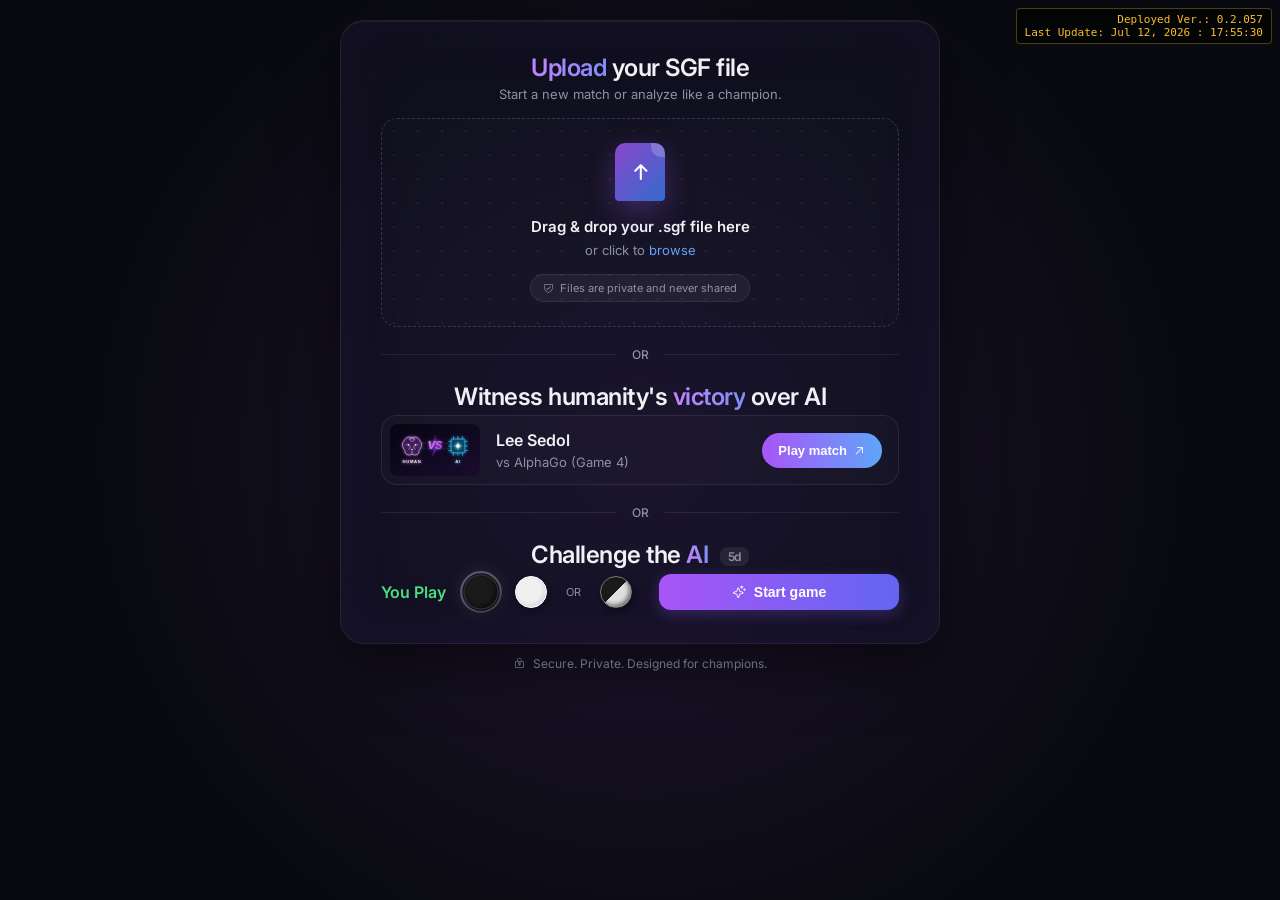
==== index.html @ d5a94169 "Fix TE heatmap display by replacing updateDiagnostics with runDiagnostics" ====
<!DOCTYPE html>
<html lang="en">
<head>
  <meta charset="UTF-8">
  <meta name="viewport" content="width=device-width, initial-scale=1.0">
  <title>3D Go - Play vs AI</title>
  <link rel="icon" type="image/svg+xml" href="favicon.svg">
  <link rel="apple-touch-icon" href="PWA-icon-192.png">
  <link rel="manifest" href="manifest.json">
  <meta name="theme-color" content="#0d1117">
  <link rel="stylesheet" href="landing.css?v=0.1.039">
  <link rel="stylesheet" href="libs/phosphor-regular.css">
</head>
<body>
<div id="version-stamp" style="position: fixed; top: 8px; right: 8px; text-align: right; color: #fbbf24; font-size: 11px; font-family: monospace; z-index: 99999; background: rgba(0,0,0,0.6); padding: 4px 8px; border-radius: 4px; pointer-events: none; border: 1px solid rgba(251,191,36,0.3);">
  Deployed Ver.: 0.2.057<br>
  Last Update: Jul 12, 2026 : 17:55:30
</div>

<div class="landing-page">
  <main class="vertical-layout">
    
    <!-- Big glowing container card -->
    <div class="glass-container" style="position: relative;">
      <!-- Remove old relative version stamp -->
      
      <!-- STEP 1 -->
      <div class="step-section">
        <h2><span class="text-purple">Upload</span> your SGF file</h2>
        <p class="subtitle">Start a new match or analyze like a champion.</p>
        
        <div class="upload-dashed-box" id="drop-zone" onclick="document.getElementById('file-input').click()">
          <div class="upload-icon-glow">
            <i class="ph ph-arrow-up" style="font-weight: 700;"></i>
          </div>
          <h3>Drag & drop your .sgf file here</h3>
          <p>or click to <span class="text-blue">browse</span></p>
          
          <div class="privacy-badge">
            <i class="ph ph-shield-check"></i> Files are private and never shared
          </div>
        </div>
        <input type="file" id="file-input" style="display:none" accept=".sgf, .SGF">
      </div>
      
      <div class="separator">
        <span>OR</span>
      </div>
      
      <!-- STEP 2 -->
      <div class="step-section">
        <h2>Witness humanity's <span class="text-purple">victory</span> over AI</h2>
        
        <div class="legendary-card" onclick="playSample()">
          <div class="vs-img-wrapper">
            <img src="human_vs_ai.svg" alt="Human VS AI Match">
          </div>
          <div class="match-info">
            <h3>Lee Sedol</h3>
            <p>vs AlphaGo (Game 4)</p>
          </div>
          <button class="play-btn">Play match <i class="ph ph-arrow-up-right"></i></button>
        </div>
      </div>
      
      <div class="separator">
        <span>OR</span>
      </div>
      
      <!-- STEP 3 -->
      <div class="step-section" style="margin-bottom: 0;">
        <h2>Challenge the <span class="text-purple">AI</span> <span class="rank-badge">5d</span></h2>
        
        <div class="ai-controls-row">
          <div class="you-play-label">You Play</div>
          <button class="stone-btn active" id="btn-black" onclick="selectAIColor('B')" title="You play Black">
            <div class="stone black"></div>
          </button>
          <button class="stone-btn" id="btn-white" onclick="selectAIColor('W')" title="You play White">
            <div class="stone white"></div>
          </button>
          <div class="or-label">OR</div>
          <button class="stone-btn" id="btn-random" onclick="selectAIColor('R')" title="Random Color">
            <div class="stone random-animated"></div>
          </button>
          <button class="start-btn" onclick="startAI()" style="margin-left: 12px;">
            <i class="ph ph-sparkle"></i> Start game
          </button>
        </div>
      </div>
      
    </div>
    
    <div class="footer-badge">
      <i class="ph ph-lock-key"></i> Secure. Private. Designed for champions.
    </div>

  </main>
</div>
  
  <script>
    function selectAIColor(color) {
      document.getElementById('btn-black').classList.remove('active');
      document.getElementById('btn-white').classList.remove('active');
      document.getElementById('btn-random').classList.remove('active');
      
      if (color === 'B') {
        document.getElementById('btn-black').classList.add('active');
      } else if (color === 'W') {
        document.getElementById('btn-white').classList.add('active');
      } else {
        document.getElementById('btn-random').classList.add('active');
      }
    }

    function startAI() {
      let aiColor = 'W'; // If user plays Black, AI plays White
      if (document.getElementById('btn-white').classList.contains('active')) aiColor = 'B';
      if (document.getElementById('btn-random').classList.contains('active')) {
         aiColor = Math.random() > 0.5 ? 'B' : 'W';
      }
      window.location.href = `main.html?action=play_ai&color=${aiColor}&v=0.2.025`;
    }

    const urlParams = new URLSearchParams(window.location.search);
    const color = urlParams.get('color');
    const isAiPlay = urlParams.get('action');
    if (isAiPlay == 'play_ai') {
      if (color) {
        window.location.href = 'main.html?action=play_ai&color=' + color + '&v=0.2.025';
      }
    } 

    function playSample() {
      window.location.href = `main.html?action=sample&v=0.2.025`;
    }

    document.getElementById('file-input').addEventListener('change', function(e) {
      const file = e.target.files[0];
      function loadPastedSgf() {
        const data = document.getElementById('sgf-textarea').value.trim();
        if (!data) return;
        sessionStorage.setItem('pastedSgf', data);
        window.location.href = 'main.html?action=paste&v=0.2.025';
      }
      if (!file) return;
      const reader = new FileReader();
      reader.onload = function(e) {
        sessionStorage.setItem('uploaded_sgf', e.target.result);
        window.location.href = 'main.html?action=upload&v=0.2.026';
      };
      reader.readAsText(file);
    });

    if ('serviceWorker' in navigator) {
      window.addEventListener('load', () => {
        navigator.serviceWorker.register('sw.js').then(registration => {
          console.log('SW registered: ', registration);
        }).catch(registrationError => {
          console.log('SW registration failed: ', registrationError);
        });
      });
    }

    const dropZone = document.getElementById('drop-zone');
    dropZone.addEventListener('dragover', (e) => {
      e.preventDefault();
      dropZone.style.borderColor = '#9d4edd';
    });
    dropZone.addEventListener('dragleave', (e) => {
      e.preventDefault();
      dropZone.style.borderColor = 'rgba(255, 255, 255, 0.15)';
    });
    dropZone.addEventListener('drop', (e) => {
      e.preventDefault();
      dropZone.style.borderColor = 'rgba(255, 255, 255, 0.15)';
      if (e.dataTransfer.files.length) {
        document.getElementById('file-input').files = e.dataTransfer.files;
        document.getElementById('file-input').dispatchEvent(new Event('change'));
      }
    });
  </script>
</body>
</html>
---- landing.css ----
@import url('https://fonts.googleapis.com/css2?family=Inter:wght@300;400;500;600;700&display=swap');

:root {
  --bg-dark: #090a10;
  --panel-bg: rgba(18, 22, 38, 0.4);
  --panel-border: rgba(255, 255, 255, 0.08);
  --text-main: #f0f0f5;
  --text-muted: #8b92a5;
  --accent-purple: #a855f7;
  --accent-blue: #3b82f6;
}

* {
  box-sizing: border-box;
  margin: 0;
  padding: 0;
}

body {
  background-color: var(--bg-dark);
  color: var(--text-main);
  font-family: 'Inter', -apple-system, sans-serif;
  min-height: 100vh;
  overflow-x: hidden;
  overflow-y: auto;
  display: flex;
  flex-direction: column;
  background-image: radial-gradient(circle at center, rgba(168, 85, 247, 0.15) 0%, transparent 70%);
  -webkit-font-smoothing: antialiased;
}

.vertical-layout {
  display: flex;
  flex-direction: column;
  align-items: center;
  width: 100%;
  padding: 20px;
  margin: auto 0;
}

.glass-container {
  width: 100%;
  max-width: 600px;
  background: var(--panel-bg);
  border: 1px solid var(--panel-border);
  border-radius: 24px;
  padding: 32px 40px;
  backdrop-filter: blur(40px);
  box-shadow: 
    0 20px 60px rgba(0, 0, 0, 0.5),
    inset 0 1px 0 rgba(255, 255, 255, 0.05),
    inset 0 0 80px rgba(168, 85, 247, 0.05);
  display: flex;
  flex-direction: column;
  gap: 20px;
}

.step-section {
  display: flex;
  flex-direction: column;
  align-items: center;
  text-align: center;
}

.step-section h2 {
  font-size: 24px;
  font-weight: 600;
  margin-bottom: 4px;
  letter-spacing: -0.5px;
}

.text-purple {
  background: linear-gradient(90deg, #c084fc, #818cf8);
  -webkit-background-clip: text;
  -webkit-text-fill-color: transparent;
}

.text-blue {
  color: #60a5fa;
}

.subtitle {
  color: var(--text-muted);
  font-size: 13px;
  margin-bottom: 16px;
}

.upload-dashed-box {
  width: 100%;
  border: 1px dashed rgba(255, 255, 255, 0.15);
  border-radius: 16px;
  padding: 24px 20px;
  display: flex;
  flex-direction: column;
  align-items: center;
  background-color: rgba(255,255,255,0.01);
  background-image: radial-gradient(rgba(255,255,255,0.06) 1px, transparent 1px);
  background-size: 24px 24px;
  cursor: pointer;
  transition: all 0.2s;
}

.upload-dashed-box:hover {
  border-color: rgba(168, 85, 247, 0.4);
  background-color: rgba(168, 85, 247, 0.03);
}

.upload-icon-glow {
  width: 50px;
  height: 58px;
  background: linear-gradient(135deg, rgba(168, 85, 247, 0.8), rgba(59, 130, 246, 0.8));
  border-radius: 10px 10px 4px 4px;
  display: flex;
  align-items: center;
  justify-content: center;
  font-size: 20px;
  color: white;
  margin-bottom: 16px;
  box-shadow: 0 10px 30px rgba(168, 85, 247, 0.3);
  position: relative;
}
.upload-icon-glow::after {
  content: '';
  position: absolute;
  top: 0; right: 0;
  width: 14px; height: 14px;
  background: rgba(255,255,255,0.2);
  border-radius: 0 10px 0 10px;
}

.upload-dashed-box h3 {
  font-size: 15px;
  font-weight: 600;
  margin-bottom: 6px;
}

.upload-dashed-box p {
  font-size: 13px;
  color: var(--text-muted);
  margin-bottom: 16px;
}

.privacy-badge {
  background: rgba(255, 255, 255, 0.05);
  border: 1px solid rgba(255, 255, 255, 0.08);
  padding: 6px 12px;
  border-radius: 20px;
  font-size: 11px;
  color: var(--text-muted);
  display: flex;
  align-items: center;
  gap: 6px;
}

.separator {
  display: flex;
  align-items: center;
  text-align: center;
  color: var(--text-muted);
  font-size: 12px;
  font-weight: 500;
  width: 100%;
}

.separator::before,
.separator::after {
  content: '';
  flex: 1;
  border-bottom: 1px solid rgba(255, 255, 255, 0.08);
}

.separator::before {
  margin-right: 16px;
}
.separator::after {
  margin-left: 16px;
}

.legendary-card {
  width: 100%;
  display: flex;
  align-items: center;
  background: rgba(255, 255, 255, 0.02);
  border: 1px solid rgba(255, 255, 255, 0.08);
  border-radius: 16px;
  padding: 8px 16px 8px 8px;
  gap: 16px;
  cursor: pointer;
  transition: all 0.2s;
}

.legendary-card:hover {
  background: rgba(255, 255, 255, 0.05);
  border-color: rgba(255, 255, 255, 0.15);
}

.vs-img-wrapper {
  width: 90px;
  height: 52px;
  border-radius: 8px;
  overflow: hidden;
  flex-shrink: 0;
}

.vs-img-wrapper img {
  width: 100%;
  height: 100%;
  object-fit: cover;
}

.match-info {
  flex: 1;
  text-align: left;
}

.match-info h3 {
  font-size: 16px;
  font-weight: 600;
  margin-bottom: 4px;
}

.match-info p {
  font-size: 13px;
  color: var(--text-muted);
}

.play-btn {
  background: linear-gradient(90deg, #a855f7, #60a5fa);
  border: none;
  color: white;
  padding: 10px 16px;
  border-radius: 20px;
  font-weight: 600;
  font-size: 13px;
  cursor: pointer;
  display: flex;
  align-items: center;
  gap: 6px;
  transition: transform 0.2s;
}
.play-btn:hover {
  transform: translateY(-1px);
}

.rank-badge {
  background: rgba(255, 255, 255, 0.08);
  color: var(--text-muted);
  font-size: 12px;
  padding: 2px 8px;
  border-radius: 8px;
  vertical-align: middle;
  margin-left: 6px;
}

.ai-controls-row {
  width: 100%;
  display: flex;
  align-items: center;
  gap: 12px;
}

.color-btn {
  flex: 1;
  display: flex;
  align-items: center;
  justify-content: center;
  gap: 10px;
  padding: 10px;
  background: rgba(255, 255, 255, 0.03);
  border: 1px solid rgba(255, 255, 255, 0.06);
  border-radius: 12px;
  color: var(--text-main);
  cursor: pointer;
  font-size: 14px;
  font-weight: 500;
  transition: all 0.2s;
}

.color-btn.active {
  background: rgba(255, 255, 255, 0.08);
  border-color: rgba(255, 255, 255, 0.15);
}

.you-play-label {
  color: #4ade80;
  font-weight: 600;
  font-size: 16px;
  margin-right: 4px;
}

.stone-btn {
  width: 38px;
  height: 38px;
  border-radius: 50%;
  cursor: pointer;
  display: flex;
  align-items: center;
  justify-content: center;
  transition: transform 0.2s, box-shadow 0.2s;
  background: transparent;
  padding: 0;
  border: 2px solid transparent;
}
.stone-btn.active {
  border-color: rgba(255,255,255,0.3);
  transform: scale(1.1);
  box-shadow: 0 0 15px rgba(255,255,255,0.1);
}
.stone-btn .stone {
  width: 32px;
  height: 32px;
}
.stone-btn .stone.random-animated {
  background: linear-gradient(135deg, #1a1a1a 50%, #e0e0e0 50%);
  border: 1px solid #777;
  animation: spinRandom 4s linear infinite;
}
@keyframes spinRandom {
  0% { transform: rotate(0deg); }
  100% { transform: rotate(360deg); }
}
.or-label {
  font-size: 11px;
  color: var(--text-muted);
  text-transform: uppercase;
  margin: 0 4px;
}

.stone {
  width: 16px;
  height: 16px;
  border-radius: 50%;
  box-shadow: inset -2px -2px 4px rgba(0,0,0,0.5), 2px 4px 6px rgba(0,0,0,0.4);
}
.stone.black {
  background: #1a1a1a;
  border: 1px solid #333;
}
.stone.white {
  background: #f0f0f0;
  border: 1px solid #fff;
  box-shadow: inset -2px -2px 4px rgba(0,0,0,0.1), 2px 4px 6px rgba(0,0,0,0.2);
}

.start-btn {
  flex: 1.2;
  background: linear-gradient(90deg, #a855f7, #6366f1);
  border: none;
  color: white;
  padding: 10px;
  border-radius: 12px;
  font-size: 14px;
  font-weight: 600;
  cursor: pointer;
  display: flex;
  align-items: center;
  justify-content: center;
  gap: 8px;
  box-shadow: 0 4px 15px rgba(139, 92, 246, 0.3);
  transition: transform 0.2s;
}
.start-btn:hover {
  transform: translateY(-1px);
}

.footer-badge {
  margin-top: 12px;
  display: flex;
  align-items: center;
  gap: 8px;
  font-size: 12px;
  color: var(--text-muted);
}

@media (max-width: 480px) {
  .glass-container {
    padding: 24px 20px;
  }
  
  #version-stamp {
    position: static !important;
    text-align: center !important;
    margin-bottom: -10px;
  }
  
  .legendary-card {
    flex-direction: column;
    text-align: center;
    padding: 16px;
    gap: 12px;
  }
  
  .vs-img-wrapper {
    margin: 0 auto;
    width: 120px;
    height: 70px;
  }
  
  .match-info {
    text-align: center;
  }
  
  .play-btn {
    width: 100%;
    justify-content: center;
    padding: 12px;
  }
  
  .ai-controls-row {
    flex-wrap: wrap;
  }
  
  .color-btn {
    flex: 1 1 40%;
  }
  
  .start-btn {
    flex: 1 1 100%;
    padding: 14px;
  }
}
---- libs/phosphor-regular.css ----
@font-face {
  font-family: "Phosphor";
  src: url("./Phosphor.woff2") format("woff2");
  font-weight: normal;
  font-style: normal;
  font-display: block;
}

.ph {
  /* use !important to prevent issues with browser extensions that change fonts */
  font-family: "Phosphor" !important;
  speak: never;
  font-style: normal;
  font-weight: normal;
  font-variant: normal;
  text-transform: none;
  line-height: 1;

  /* Enable Ligatures ================ */
  letter-spacing: 0;
  -webkit-font-feature-settings: "liga";
  -moz-font-feature-settings: "liga=1";
  -moz-font-feature-settings: "liga";
  -ms-font-feature-settings: "liga" 1;
  font-feature-settings: "liga";
  -webkit-font-variant-ligatures: discretionary-ligatures;
  font-variant-ligatures: discretionary-ligatures;

  /* Better Font Rendering =========== */
  -webkit-font-smoothing: antialiased;
  -moz-osx-font-smoothing: grayscale;
}

.ph.ph-acorn:before {
  content: "\eb9a";
}
.ph.ph-address-book:before {
  content: "\e6f8";
}
.ph.ph-address-book-tabs:before {
  content: "\ee4e";
}
.ph.ph-air-traffic-control:before {
  content: "\ecd8";
}
.ph.ph-airplane:before {
  content: "\e002";
}
.ph.ph-airplane-in-flight:before {
  content: "\e4fe";
}
.ph.ph-airplane-landing:before {
  content: "\e502";
}
.ph.ph-airplane-takeoff:before {
  content: "\e504";
}
.ph.ph-airplane-taxiing:before {
  content: "\e500";
}
.ph.ph-airplane-tilt:before {
  content: "\e5d6";
}
.ph.ph-airplay:before {
  content: "\e004";
}
.ph.ph-alarm:before {
  content: "\e006";
}
.ph.ph-alien:before {
  content: "\e8a6";
}
.ph.ph-align-bottom:before {
  content: "\e506";
}
.ph.ph-align-bottom-simple:before {
  content: "\eb0c";
}
.ph.ph-align-center-horizontal:before {
  content: "\e50a";
}
.ph.ph-align-center-horizontal-simple:before {
  content: "\eb0e";
}
.ph.ph-align-center-vertical:before {
  content: "\e50c";
}
.ph.ph-align-center-vertical-simple:before {
  content: "\eb10";
}
.ph.ph-align-left:before {
  content: "\e50e";
}
.ph.ph-align-left-simple:before {
  content: "\eaee";
}
.ph.ph-align-right:before {
  content: "\e510";
}
.ph.ph-align-right-simple:before {
  content: "\eb12";
}
.ph.ph-align-top:before {
  content: "\e512";
}
.ph.ph-align-top-simple:before {
  content: "\eb14";
}
.ph.ph-amazon-logo:before {
  content: "\e96c";
}
.ph.ph-ambulance:before {
  content: "\e572";
}
.ph.ph-anchor:before {
  content: "\e514";
}
.ph.ph-anchor-simple:before {
  content: "\e5d8";
}
.ph.ph-android-logo:before {
  content: "\e008";
}
.ph.ph-angle:before {
  content: "\e7bc";
}
.ph.ph-angular-logo:before {
  content: "\eb80";
}
.ph.ph-aperture:before {
  content: "\e00a";
}
.ph.ph-app-store-logo:before {
  content: "\e974";
}
.ph.ph-app-window:before {
  content: "\e5da";
}
.ph.ph-apple-logo:before {
  content: "\e516";
}
.ph.ph-apple-podcasts-logo:before {
  content: "\eb96";
}
.ph.ph-approximate-equals:before {
  content: "\edaa";
}
.ph.ph-archive:before {
  content: "\e00c";
}
.ph.ph-armchair:before {
  content: "\e012";
}
.ph.ph-arrow-arc-left:before {
  content: "\e014";
}
.ph.ph-arrow-arc-right:before {
  content: "\e016";
}
.ph.ph-arrow-bend-double-up-left:before {
  content: "\e03a";
}
.ph.ph-arrow-bend-double-up-right:before {
  content: "\e03c";
}
.ph.ph-arrow-bend-down-left:before {
  content: "\e018";
}
.ph.ph-arrow-bend-down-right:before {
  content: "\e01a";
}
.ph.ph-arrow-bend-left-down:before {
  content: "\e01c";
}
.ph.ph-arrow-bend-left-up:before {
  content: "\e01e";
}
.ph.ph-arrow-bend-right-down:before {
  content: "\e020";
}
.ph.ph-arrow-bend-right-up:before {
  content: "\e022";
}
.ph.ph-arrow-bend-up-left:before {
  content: "\e024";
}
.ph.ph-arrow-bend-up-right:before {
  content: "\e026";
}
.ph.ph-arrow-circle-down:before {
  content: "\e028";
}
.ph.ph-arrow-circle-down-left:before {
  content: "\e02a";
}
.ph.ph-arrow-circle-down-right:before {
  content: "\e02c";
}
.ph.ph-arrow-circle-left:before {
  content: "\e05a";
}
.ph.ph-arrow-circle-right:before {
  content: "\e02e";
}
.ph.ph-arrow-circle-up:before {
  content: "\e030";
}
.ph.ph-arrow-circle-up-left:before {
  content: "\e032";
}
.ph.ph-arrow-circle-up-right:before {
  content: "\e034";
}
.ph.ph-arrow-clockwise:before {
  content: "\e036";
}
.ph.ph-arrow-counter-clockwise:before {
  content: "\e038";
}
.ph.ph-arrow-down:before {
  content: "\e03e";
}
.ph.ph-arrow-down-left:before {
  content: "\e040";
}
.ph.ph-arrow-down-right:before {
  content: "\e042";
}
.ph.ph-arrow-elbow-down-left:before {
  content: "\e044";
}
.ph.ph-arrow-elbow-down-right:before {
  content: "\e046";
}
.ph.ph-arrow-elbow-left:before {
  content: "\e048";
}
.ph.ph-arrow-elbow-left-down:before {
  content: "\e04a";
}
.ph.ph-arrow-elbow-left-up:before {
  content: "\e04c";
}
.ph.ph-arrow-elbow-right:before {
  content: "\e04e";
}
.ph.ph-arrow-elbow-right-down:before {
  content: "\e050";
}
.ph.ph-arrow-elbow-right-up:before {
  content: "\e052";
}
.ph.ph-arrow-elbow-up-left:before {
  content: "\e054";
}
.ph.ph-arrow-elbow-up-right:before {
  content: "\e056";
}
.ph.ph-arrow-fat-down:before {
  content: "\e518";
}
.ph.ph-arrow-fat-left:before {
  content: "\e51a";
}
.ph.ph-arrow-fat-line-down:before {
  content: "\e51c";
}
.ph.ph-arrow-fat-line-left:before {
  content: "\e51e";
}
.ph.ph-arrow-fat-line-right:before {
  content: "\e520";
}
.ph.ph-arrow-fat-line-up:before {
  content: "\e522";
}
.ph.ph-arrow-fat-lines-down:before {
  content: "\e524";
}
.ph.ph-arrow-fat-lines-left:before {
  content: "\e526";
}
.ph.ph-arrow-fat-lines-right:before {
  content: "\e528";
}
.ph.ph-arrow-fat-lines-up:before {
  content: "\e52a";
}
.ph.ph-arrow-fat-right:before {
  content: "\e52c";
}
.ph.ph-arrow-fat-up:before {
  content: "\e52e";
}
.ph.ph-arrow-left:before {
  content: "\e058";
}
.ph.ph-arrow-line-down:before {
  content: "\e05c";
}
.ph.ph-arrow-line-down-left:before {
  content: "\e05e";
}
.ph.ph-arrow-line-down-right:before {
  content: "\e060";
}
.ph.ph-arrow-line-left:before {
  content: "\e062";
}
.ph.ph-arrow-line-right:before {
  content: "\e064";
}
.ph.ph-arrow-line-up:before {
  content: "\e066";
}
.ph.ph-arrow-line-up-left:before {
  content: "\e068";
}
.ph.ph-arrow-line-up-right:before {
  content: "\e06a";
}
.ph.ph-arrow-right:before {
  content: "\e06c";
}
.ph.ph-arrow-square-down:before {
  content: "\e06e";
}
.ph.ph-arrow-square-down-left:before {
  content: "\e070";
}
.ph.ph-arrow-square-down-right:before {
  content: "\e072";
}
.ph.ph-arrow-square-in:before {
  content: "\e5dc";
}
.ph.ph-arrow-square-left:before {
  content: "\e074";
}
.ph.ph-arrow-square-out:before {
  content: "\e5de";
}
.ph.ph-arrow-square-right:before {
  content: "\e076";
}
.ph.ph-arrow-square-up:before {
  content: "\e078";
}
.ph.ph-arrow-square-up-left:before {
  content: "\e07a";
}
.ph.ph-arrow-square-up-right:before {
  content: "\e07c";
}
.ph.ph-arrow-u-down-left:before {
  content: "\e07e";
}
.ph.ph-arrow-u-down-right:before {
  content: "\e080";
}
.ph.ph-arrow-u-left-down:before {
  content: "\e082";
}
.ph.ph-arrow-u-left-up:before {
  content: "\e084";
}
.ph.ph-arrow-u-right-down:before {
  content: "\e086";
}
.ph.ph-arrow-u-right-up:before {
  content: "\e088";
}
.ph.ph-arrow-u-up-left:before {
  content: "\e08a";
}
.ph.ph-arrow-u-up-right:before {
  content: "\e08c";
}
.ph.ph-arrow-up:before {
  content: "\e08e";
}
.ph.ph-arrow-up-left:before {
  content: "\e090";
}
.ph.ph-arrow-up-right:before {
  content: "\e092";
}
.ph.ph-arrows-clockwise:before {
  content: "\e094";
}
.ph.ph-arrows-counter-clockwise:before {
  content: "\e096";
}
.ph.ph-arrows-down-up:before {
  content: "\e098";
}
.ph.ph-arrows-horizontal:before {
  content: "\eb06";
}
.ph.ph-arrows-in:before {
  content: "\e09a";
}
.ph.ph-arrows-in-cardinal:before {
  content: "\e09c";
}
.ph.ph-arrows-in-line-horizontal:before {
  content: "\e530";
}
.ph.ph-arrows-in-line-vertical:before {
  content: "\e532";
}
.ph.ph-arrows-in-simple:before {
  content: "\e09e";
}
.ph.ph-arrows-left-right:before {
  content: "\e0a0";
}
.ph.ph-arrows-merge:before {
  content: "\ed3e";
}
.ph.ph-arrows-out:before {
  content: "\e0a2";
}
.ph.ph-arrows-out-cardinal:before {
  content: "\e0a4";
}
.ph.ph-arrows-out-line-horizontal:before {
  content: "\e534";
}
.ph.ph-arrows-out-line-vertical:before {
  content: "\e536";
}
.ph.ph-arrows-out-simple:before {
  content: "\e0a6";
}
.ph.ph-arrows-split:before {
  content: "\ed3c";
}
.ph.ph-arrows-vertical:before {
  content: "\eb04";
}
.ph.ph-article:before {
  content: "\e0a8";
}
.ph.ph-article-medium:before {
  content: "\e5e0";
}
.ph.ph-article-ny-times:before {
  content: "\e5e2";
}
.ph.ph-asclepius:before {
  content: "\ee34";
}
.ph.ph-caduceus:before {
  content: "\ee34";
}
.ph.ph-asterisk:before {
  content: "\e0aa";
}
.ph.ph-asterisk-simple:before {
  content: "\e832";
}
.ph.ph-at:before {
  content: "\e0ac";
}
.ph.ph-atom:before {
  content: "\e5e4";
}
.ph.ph-avocado:before {
  content: "\ee04";
}
.ph.ph-axe:before {
  content: "\e9fc";
}
.ph.ph-baby:before {
  content: "\e774";
}
.ph.ph-baby-carriage:before {
  content: "\e818";
}
.ph.ph-backpack:before {
  content: "\e922";
}
.ph.ph-backspace:before {
  content: "\e0ae";
}
.ph.ph-bag:before {
  content: "\e0b0";
}
.ph.ph-bag-simple:before {
  content: "\e5e6";
}
.ph.ph-balloon:before {
  content: "\e76c";
}
.ph.ph-bandaids:before {
  content: "\e0b2";
}
.ph.ph-bank:before {
  content: "\e0b4";
}
.ph.ph-barbell:before {
  content: "\e0b6";
}
.ph.ph-barcode:before {
  content: "\e0b8";
}
.ph.ph-barn:before {
  content: "\ec72";
}
.ph.ph-barricade:before {
  content: "\e948";
}
.ph.ph-baseball:before {
  content: "\e71a";
}
.ph.ph-baseball-cap:before {
  content: "\ea28";
}
.ph.ph-baseball-helmet:before {
  content: "\ee4a";
}
.ph.ph-basket:before {
  content: "\e964";
}
.ph.ph-basketball:before {
  content: "\e724";
}
.ph.ph-bathtub:before {
  content: "\e81e";
}
.ph.ph-battery-charging:before {
  content: "\e0ba";
}
.ph.ph-battery-charging-vertical:before {
  content: "\e0bc";
}
.ph.ph-battery-empty:before {
  content: "\e0be";
}
.ph.ph-battery-full:before {
  content: "\e0c0";
}
.ph.ph-battery-high:before {
  content: "\e0c2";
}
.ph.ph-battery-low:before {
  content: "\e0c4";
}
.ph.ph-battery-medium:before {
  content: "\e0c6";
}
.ph.ph-battery-plus:before {
  content: "\e808";
}
.ph.ph-battery-plus-vertical:before {
  content: "\ec50";
}
.ph.ph-battery-vertical-empty:before {
  content: "\e7c6";
}
.ph.ph-battery-vertical-full:before {
  content: "\e7c4";
}
.ph.ph-battery-vertical-high:before {
  content: "\e7c2";
}
.ph.ph-battery-vertical-low:before {
  content: "\e7be";
}
.ph.ph-battery-vertical-medium:before {
  content: "\e7c0";
}
.ph.ph-battery-warning:before {
  content: "\e0c8";
}
.ph.ph-battery-warning-vertical:before {
  content: "\e0ca";
}
.ph.ph-beach-ball:before {
  content: "\ed24";
}
.ph.ph-beanie:before {
  content: "\ea2a";
}
.ph.ph-bed:before {
  content: "\e0cc";
}
.ph.ph-beer-bottle:before {
  content: "\e7b0";
}
.ph.ph-beer-stein:before {
  content: "\eb62";
}
.ph.ph-behance-logo:before {
  content: "\e7f4";
}
.ph.ph-bell:before {
  content: "\e0ce";
}
.ph.ph-bell-ringing:before {
  content: "\e5e8";
}
.ph.ph-bell-simple:before {
  content: "\e0d0";
}
.ph.ph-bell-simple-ringing:before {
  content: "\e5ea";
}
.ph.ph-bell-simple-slash:before {
  content: "\e0d2";
}
.ph.ph-bell-simple-z:before {
  content: "\e5ec";
}
.ph.ph-bell-slash:before {
  content: "\e0d4";
}
.ph.ph-bell-z:before {
  content: "\e5ee";
}
.ph.ph-belt:before {
  content: "\ea2c";
}
.ph.ph-bezier-curve:before {
  content: "\eb00";
}
.ph.ph-bicycle:before {
  content: "\e0d6";
}
.ph.ph-binary:before {
  content: "\ee60";
}
.ph.ph-binoculars:before {
  content: "\ea64";
}
.ph.ph-biohazard:before {
  content: "\e9e0";
}
.ph.ph-bird:before {
  content: "\e72c";
}
.ph.ph-blueprint:before {
  content: "\eda0";
}
.ph.ph-bluetooth:before {
  content: "\e0da";
}
.ph.ph-bluetooth-connected:before {
  content: "\e0dc";
}
.ph.ph-bluetooth-slash:before {
  content: "\e0de";
}
.ph.ph-bluetooth-x:before {
  content: "\e0e0";
}
.ph.ph-boat:before {
  content: "\e786";
}
.ph.ph-bomb:before {
  content: "\ee0a";
}
.ph.ph-bone:before {
  content: "\e7f2";
}
.ph.ph-book:before {
  content: "\e0e2";
}
.ph.ph-book-bookmark:before {
  content: "\e0e4";
}
.ph.ph-book-open:before {
  content: "\e0e6";
}
.ph.ph-book-open-text:before {
  content: "\e8f2";
}
.ph.ph-book-open-user:before {
  content: "\ede0";
}
.ph.ph-bookmark:before {
  content: "\e0e8";
}
.ph.ph-bookmark-simple:before {
  content: "\e0ea";
}
.ph.ph-bookmarks:before {
  content: "\e0ec";
}
.ph.ph-bookmarks-simple:before {
  content: "\e5f0";
}
.ph.ph-books:before {
  content: "\e758";
}
.ph.ph-boot:before {
  content: "\ecca";
}
.ph.ph-boules:before {
  content: "\e722";
}
.ph.ph-bounding-box:before {
  content: "\e6ce";
}
.ph.ph-bowl-food:before {
  content: "\eaa4";
}
.ph.ph-bowl-steam:before {
  content: "\e8e4";
}
.ph.ph-bowling-ball:before {
  content: "\ea34";
}
.ph.ph-box-arrow-down:before {
  content: "\e00e";
}
.ph.ph-archive-box:before {
  content: "\e00e";
}
.ph.ph-box-arrow-up:before {
  content: "\ee54";
}
.ph.ph-boxing-glove:before {
  content: "\ea36";
}
.ph.ph-brackets-angle:before {
  content: "\e862";
}
.ph.ph-brackets-curly:before {
  content: "\e860";
}
.ph.ph-brackets-round:before {
  content: "\e864";
}
.ph.ph-brackets-square:before {
  content: "\e85e";
}
.ph.ph-brain:before {
  content: "\e74e";
}
.ph.ph-brandy:before {
  content: "\e6b4";
}
.ph.ph-bread:before {
  content: "\e81c";
}
.ph.ph-bridge:before {
  content: "\ea68";
}
.ph.ph-briefcase:before {
  content: "\e0ee";
}
.ph.ph-briefcase-metal:before {
  content: "\e5f2";
}
.ph.ph-broadcast:before {
  content: "\e0f2";
}
.ph.ph-broom:before {
  content: "\ec54";
}
.ph.ph-browser:before {
  content: "\e0f4";
}
.ph.ph-browsers:before {
  content: "\e0f6";
}
.ph.ph-bug:before {
  content: "\e5f4";
}
.ph.ph-bug-beetle:before {
  content: "\e5f6";
}
.ph.ph-bug-droid:before {
  content: "\e5f8";
}
.ph.ph-building:before {
  content: "\e100";
}
.ph.ph-building-apartment:before {
  content: "\e0fe";
}
.ph.ph-building-office:before {
  content: "\e0ff";
}
.ph.ph-buildings:before {
  content: "\e102";
}
.ph.ph-bulldozer:before {
  content: "\ec6c";
}
.ph.ph-bus:before {
  content: "\e106";
}
.ph.ph-butterfly:before {
  content: "\ea6e";
}
.ph.ph-cable-car:before {
  content: "\e49c";
}
.ph.ph-cactus:before {
  content: "\e918";
}
.ph.ph-cake:before {
  content: "\e780";
}
.ph.ph-calculator:before {
  content: "\e538";
}
.ph.ph-calendar:before {
  content: "\e108";
}
.ph.ph-calendar-blank:before {
  content: "\e10a";
}
.ph.ph-calendar-check:before {
  content: "\e712";
}
.ph.ph-calendar-dot:before {
  content: "\e7b2";
}
.ph.ph-calendar-dots:before {
  content: "\e7b4";
}
.ph.ph-calendar-heart:before {
  content: "\e8b0";
}
.ph.ph-calendar-minus:before {
  content: "\ea14";
}
.ph.ph-calendar-plus:before {
  content: "\e714";
}
.ph.ph-calendar-slash:before {
  content: "\ea12";
}
.ph.ph-calendar-star:before {
  content: "\e8b2";
}
.ph.ph-calendar-x:before {
  content: "\e10c";
}
.ph.ph-call-bell:before {
  content: "\e7de";
}
.ph.ph-camera:before {
  content: "\e10e";
}
.ph.ph-camera-plus:before {
  content: "\ec58";
}
.ph.ph-camera-rotate:before {
  content: "\e7a4";
}
.ph.ph-camera-slash:before {
  content: "\e110";
}
.ph.ph-campfire:before {
  content: "\e9d8";
}
.ph.ph-car:before {
  content: "\e112";
}
.ph.ph-car-battery:before {
  content: "\ee30";
}
.ph.ph-car-profile:before {
  content: "\e8cc";
}
.ph.ph-car-simple:before {
  content: "\e114";
}
.ph.ph-cardholder:before {
  content: "\e5fa";
}
.ph.ph-cards:before {
  content: "\e0f8";
}
.ph.ph-cards-three:before {
  content: "\ee50";
}
.ph.ph-caret-circle-double-down:before {
  content: "\e116";
}
.ph.ph-caret-circle-double-left:before {
  content: "\e118";
}
.ph.ph-caret-circle-double-right:before {
  content: "\e11a";
}
.ph.ph-caret-circle-double-up:before {
  content: "\e11c";
}
.ph.ph-caret-circle-down:before {
  content: "\e11e";
}
.ph.ph-caret-circle-left:before {
  content: "\e120";
}
.ph.ph-caret-circle-right:before {
  content: "\e122";
}
.ph.ph-caret-circle-up:before {
  content: "\e124";
}
.ph.ph-caret-circle-up-down:before {
  content: "\e13e";
}
.ph.ph-caret-double-down:before {
  content: "\e126";
}
.ph.ph-caret-double-left:before {
  content: "\e128";
}
.ph.ph-caret-double-right:before {
  content: "\e12a";
}
.ph.ph-caret-double-up:before {
  content: "\e12c";
}
.ph.ph-caret-down:before {
  content: "\e136";
}
.ph.ph-caret-left:before {
  content: "\e138";
}
.ph.ph-caret-line-down:before {
  content: "\e134";
}
.ph.ph-caret-line-left:before {
  content: "\e132";
}
.ph.ph-caret-line-right:before {
  content: "\e130";
}
.ph.ph-caret-line-up:before {
  content: "\e12e";
}
.ph.ph-caret-right:before {
  content: "\e13a";
}
.ph.ph-caret-up:before {
  content: "\e13c";
}
.ph.ph-caret-up-down:before {
  content: "\e140";
}
.ph.ph-carrot:before {
  content: "\ed38";
}
.ph.ph-cash-register:before {
  content: "\ed80";
}
.ph.ph-cassette-tape:before {
  content: "\ed2e";
}
.ph.ph-castle-turret:before {
  content: "\e9d0";
}
.ph.ph-cat:before {
  content: "\e748";
}
.ph.ph-cell-signal-full:before {
  content: "\e142";
}
.ph.ph-cell-signal-high:before {
  content: "\e144";
}
.ph.ph-cell-signal-low:before {
  content: "\e146";
}
.ph.ph-cell-signal-medium:before {
  content: "\e148";
}
.ph.ph-cell-signal-none:before {
  content: "\e14a";
}
.ph.ph-cell-signal-slash:before {
  content: "\e14c";
}
.ph.ph-cell-signal-x:before {
  content: "\e14e";
}
.ph.ph-cell-tower:before {
  content: "\ebaa";
}
.ph.ph-certificate:before {
  content: "\e766";
}
.ph.ph-chair:before {
  content: "\e950";
}
.ph.ph-chalkboard:before {
  content: "\e5fc";
}
.ph.ph-chalkboard-simple:before {
  content: "\e5fe";
}
.ph.ph-chalkboard-teacher:before {
  content: "\e600";
}
.ph.ph-champagne:before {
  content: "\eaca";
}
.ph.ph-charging-station:before {
  content: "\e8d0";
}
.ph.ph-chart-bar:before {
  content: "\e150";
}
.ph.ph-chart-bar-horizontal:before {
  content: "\e152";
}
.ph.ph-chart-donut:before {
  content: "\eaa6";
}
.ph.ph-chart-line:before {
  content: "\e154";
}
.ph.ph-chart-line-down:before {
  content: "\e8b6";
}
.ph.ph-chart-line-up:before {
  content: "\e156";
}
.ph.ph-chart-pie:before {
  content: "\e158";
}
.ph.ph-chart-pie-slice:before {
  content: "\e15a";
}
.ph.ph-chart-polar:before {
  content: "\eaa8";
}
.ph.ph-chart-scatter:before {
  content: "\eaac";
}
.ph.ph-chat:before {
  content: "\e15c";
}
.ph.ph-chat-centered:before {
  content: "\e160";
}
.ph.ph-chat-centered-dots:before {
  content: "\e164";
}
.ph.ph-chat-centered-slash:before {
  content: "\e162";
}
.ph.ph-chat-centered-text:before {
  content: "\e166";
}
.ph.ph-chat-circle:before {
  content: "\e168";
}
.ph.ph-chat-circle-dots:before {
  content: "\e16c";
}
.ph.ph-chat-circle-slash:before {
  content: "\e16a";
}
.ph.ph-chat-circle-text:before {
  content: "\e16e";
}
.ph.ph-chat-dots:before {
  content: "\e170";
}
.ph.ph-chat-slash:before {
  content: "\e15e";
}
.ph.ph-chat-teardrop:before {
  content: "\e172";
}
.ph.ph-chat-teardrop-dots:before {
  content: "\e176";
}
.ph.ph-chat-teardrop-slash:before {
  content: "\e174";
}
.ph.ph-chat-teardrop-text:before {
  content: "\e178";
}
.ph.ph-chat-text:before {
  content: "\e17a";
}
.ph.ph-chats:before {
  content: "\e17c";
}
.ph.ph-chats-circle:before {
  content: "\e17e";
}
.ph.ph-chats-teardrop:before {
  content: "\e180";
}
.ph.ph-check:before {
  content: "\e182";
}
.ph.ph-check-circle:before {
  content: "\e184";
}
.ph.ph-check-fat:before {
  content: "\eba6";
}
.ph.ph-check-square:before {
  content: "\e186";
}
.ph.ph-check-square-offset:before {
  content: "\e188";
}
.ph.ph-checkerboard:before {
  content: "\e8c4";
}
.ph.ph-checks:before {
  content: "\e53a";
}
.ph.ph-cheers:before {
  content: "\ea4a";
}
.ph.ph-cheese:before {
  content: "\e9fe";
}
.ph.ph-chef-hat:before {
  content: "\ed8e";
}
.ph.ph-cherries:before {
  content: "\e830";
}
.ph.ph-church:before {
  content: "\ecea";
}
.ph.ph-cigarette:before {
  content: "\ed90";
}
.ph.ph-cigarette-slash:before {
  content: "\ed92";
}
.ph.ph-circle:before {
  content: "\e18a";
}
.ph.ph-circle-dashed:before {
  content: "\e602";
}
.ph.ph-circle-half:before {
  content: "\e18c";
}
.ph.ph-circle-half-tilt:before {
  content: "\e18e";
}
.ph.ph-circle-notch:before {
  content: "\eb44";
}
.ph.ph-circles-four:before {
  content: "\e190";
}
.ph.ph-circles-three:before {
  content: "\e192";
}
.ph.ph-circles-three-plus:before {
  content: "\e194";
}
.ph.ph-circuitry:before {
  content: "\e9c2";
}
.ph.ph-city:before {
  content: "\ea6a";
}
.ph.ph-clipboard:before {
  content: "\e196";
}
.ph.ph-clipboard-text:before {
  content: "\e198";
}
.ph.ph-clock:before {
  content: "\e19a";
}
.ph.ph-clock-afternoon:before {
  content: "\e19c";
}
.ph.ph-clock-clockwise:before {
  content: "\e19e";
}
.ph.ph-clock-countdown:before {
  content: "\ed2c";
}
.ph.ph-clock-counter-clockwise:before {
  content: "\e1a0";
}
.ph.ph-clock-user:before {
  content: "\edec";
}
.ph.ph-closed-captioning:before {
  content: "\e1a4";
}
.ph.ph-cloud:before {
  content: "\e1aa";
}
.ph.ph-cloud-arrow-down:before {
  content: "\e1ac";
}
.ph.ph-cloud-arrow-up:before {
  content: "\e1ae";
}
.ph.ph-cloud-check:before {
  content: "\e1b0";
}
.ph.ph-cloud-fog:before {
  content: "\e53c";
}
.ph.ph-cloud-lightning:before {
  content: "\e1b2";
}
.ph.ph-cloud-moon:before {
  content: "\e53e";
}
.ph.ph-cloud-rain:before {
  content: "\e1b4";
}
.ph.ph-cloud-slash:before {
  content: "\e1b6";
}
.ph.ph-cloud-snow:before {
  content: "\e1b8";
}
.ph.ph-cloud-sun:before {
  content: "\e540";
}
.ph.ph-cloud-warning:before {
  content: "\ea98";
}
.ph.ph-cloud-x:before {
  content: "\ea96";
}
.ph.ph-clover:before {
  content: "\edc8";
}
.ph.ph-club:before {
  content: "\e1ba";
}
.ph.ph-coat-hanger:before {
  content: "\e7fe";
}
.ph.ph-coda-logo:before {
  content: "\e7ce";
}
.ph.ph-code:before {
  content: "\e1bc";
}
.ph.ph-code-block:before {
  content: "\eafe";
}
.ph.ph-code-simple:before {
  content: "\e1be";
}
.ph.ph-codepen-logo:before {
  content: "\e978";
}
.ph.ph-codesandbox-logo:before {
  content: "\ea06";
}
.ph.ph-coffee:before {
  content: "\e1c2";
}
.ph.ph-coffee-bean:before {
  content: "\e1c0";
}
.ph.ph-coin:before {
  content: "\e60e";
}
.ph.ph-coin-vertical:before {
  content: "\eb48";
}
.ph.ph-coins:before {
  content: "\e78e";
}
.ph.ph-columns:before {
  content: "\e546";
}
.ph.ph-columns-plus-left:before {
  content: "\e544";
}
.ph.ph-columns-plus-right:before {
  content: "\e542";
}
.ph.ph-command:before {
  content: "\e1c4";
}
.ph.ph-compass:before {
  content: "\e1c8";
}
.ph.ph-compass-rose:before {
  content: "\e1c6";
}
.ph.ph-compass-tool:before {
  content: "\ea0e";
}
.ph.ph-computer-tower:before {
  content: "\e548";
}
.ph.ph-confetti:before {
  content: "\e81a";
}
.ph.ph-contactless-payment:before {
  content: "\ed42";
}
.ph.ph-control:before {
  content: "\eca6";
}
.ph.ph-cookie:before {
  content: "\e6ca";
}
.ph.ph-cooking-pot:before {
  content: "\e764";
}
.ph.ph-copy:before {
  content: "\e1ca";
}
.ph.ph-copy-simple:before {
  content: "\e1cc";
}
.ph.ph-copyleft:before {
  content: "\e86a";
}
.ph.ph-copyright:before {
  content: "\e54a";
}
.ph.ph-corners-in:before {
  content: "\e1ce";
}
.ph.ph-corners-out:before {
  content: "\e1d0";
}
.ph.ph-couch:before {
  content: "\e7f6";
}
.ph.ph-court-basketball:before {
  content: "\ee36";
}
.ph.ph-cow:before {
  content: "\eabe";
}
.ph.ph-cowboy-hat:before {
  content: "\ed12";
}
.ph.ph-cpu:before {
  content: "\e610";
}
.ph.ph-crane:before {
  content: "\ed48";
}
.ph.ph-crane-tower:before {
  content: "\ed49";
}
.ph.ph-credit-card:before {
  content: "\e1d2";
}
.ph.ph-cricket:before {
  content: "\ee12";
}
.ph.ph-crop:before {
  content: "\e1d4";
}
.ph.ph-cross:before {
  content: "\e8a0";
}
.ph.ph-crosshair:before {
  content: "\e1d6";
}
.ph.ph-crosshair-simple:before {
  content: "\e1d8";
}
.ph.ph-crown:before {
  content: "\e614";
}
.ph.ph-crown-cross:before {
  content: "\ee5e";
}
.ph.ph-crown-simple:before {
  content: "\e616";
}
.ph.ph-cube:before {
  content: "\e1da";
}
.ph.ph-cube-focus:before {
  content: "\ed0a";
}
.ph.ph-cube-transparent:before {
  content: "\ec7c";
}
.ph.ph-currency-btc:before {
  content: "\e618";
}
.ph.ph-currency-circle-dollar:before {
  content: "\e54c";
}
.ph.ph-currency-cny:before {
  content: "\e54e";
}
.ph.ph-currency-dollar:before {
  content: "\e550";
}
.ph.ph-currency-dollar-simple:before {
  content: "\e552";
}
.ph.ph-currency-eth:before {
  content: "\eada";
}
.ph.ph-currency-eur:before {
  content: "\e554";
}
.ph.ph-currency-gbp:before {
  content: "\e556";
}
.ph.ph-currency-inr:before {
  content: "\e558";
}
.ph.ph-currency-jpy:before {
  content: "\e55a";
}
.ph.ph-currency-krw:before {
  content: "\e55c";
}
.ph.ph-currency-kzt:before {
  content: "\ec4c";
}
.ph.ph-currency-ngn:before {
  content: "\eb52";
}
.ph.ph-currency-rub:before {
  content: "\e55e";
}
.ph.ph-cursor:before {
  content: "\e1dc";
}
.ph.ph-cursor-click:before {
  content: "\e7c8";
}
.ph.ph-cursor-text:before {
  content: "\e7d8";
}
.ph.ph-cylinder:before {
  content: "\e8fc";
}
.ph.ph-database:before {
  content: "\e1de";
}
.ph.ph-desk:before {
  content: "\ed16";
}
.ph.ph-desktop:before {
  content: "\e560";
}
.ph.ph-desktop-tower:before {
  content: "\e562";
}
.ph.ph-detective:before {
  content: "\e83e";
}
.ph.ph-dev-to-logo:before {
  content: "\ed0e";
}
.ph.ph-device-mobile:before {
  content: "\e1e0";
}
.ph.ph-device-mobile-camera:before {
  content: "\e1e2";
}
.ph.ph-device-mobile-slash:before {
  content: "\ee46";
}
.ph.ph-device-mobile-speaker:before {
  content: "\e1e4";
}
.ph.ph-device-rotate:before {
  content: "\edf2";
}
.ph.ph-device-tablet:before {
  content: "\e1e6";
}
.ph.ph-device-tablet-camera:before {
  content: "\e1e8";
}
.ph.ph-device-tablet-speaker:before {
  content: "\e1ea";
}
.ph.ph-devices:before {
  content: "\eba4";
}
.ph.ph-diamond:before {
  content: "\e1ec";
}
.ph.ph-diamonds-four:before {
  content: "\e8f4";
}
.ph.ph-dice-five:before {
  content: "\e1ee";
}
.ph.ph-dice-four:before {
  content: "\e1f0";
}
.ph.ph-dice-one:before {
  content: "\e1f2";
}
.ph.ph-dice-six:before {
  content: "\e1f4";
}
.ph.ph-dice-three:before {
  content: "\e1f6";
}
.ph.ph-dice-two:before {
  content: "\e1f8";
}
.ph.ph-disc:before {
  content: "\e564";
}
.ph.ph-disco-ball:before {
  content: "\ed98";
}
.ph.ph-discord-logo:before {
  content: "\e61a";
}
.ph.ph-divide:before {
  content: "\e1fa";
}
.ph.ph-dna:before {
  content: "\e924";
}
.ph.ph-dog:before {
  content: "\e74a";
}
.ph.ph-door:before {
  content: "\e61c";
}
.ph.ph-door-open:before {
  content: "\e7e6";
}
.ph.ph-dot:before {
  content: "\ecde";
}
.ph.ph-dot-outline:before {
  content: "\ece0";
}
.ph.ph-dots-nine:before {
  content: "\e1fc";
}
.ph.ph-dots-six:before {
  content: "\e794";
}
.ph.ph-dots-six-vertical:before {
  content: "\eae2";
}
.ph.ph-dots-three:before {
  content: "\e1fe";
}
.ph.ph-dots-three-circle:before {
  content: "\e200";
}
.ph.ph-dots-three-circle-vertical:before {
  content: "\e202";
}
.ph.ph-dots-three-outline:before {
  content: "\e204";
}
.ph.ph-dots-three-outline-vertical:before {
  content: "\e206";
}
.ph.ph-dots-three-vertical:before {
  content: "\e208";
}
.ph.ph-download:before {
  content: "\e20a";
}
.ph.ph-download-simple:before {
  content: "\e20c";
}
.ph.ph-dress:before {
  content: "\ea7e";
}
.ph.ph-dresser:before {
  content: "\e94e";
}
.ph.ph-dribbble-logo:before {
  content: "\e20e";
}
.ph.ph-drone:before {
  content: "\ed74";
}
.ph.ph-drop:before {
  content: "\e210";
}
.ph.ph-drop-half:before {
  content: "\e566";
}
.ph.ph-drop-half-bottom:before {
  content: "\eb40";
}
.ph.ph-drop-simple:before {
  content: "\ee32";
}
.ph.ph-drop-slash:before {
  content: "\e954";
}
.ph.ph-dropbox-logo:before {
  content: "\e7d0";
}
.ph.ph-ear:before {
  content: "\e70c";
}
.ph.ph-ear-slash:before {
  content: "\e70e";
}
.ph.ph-egg:before {
  content: "\e812";
}
.ph.ph-egg-crack:before {
  content: "\eb64";
}
.ph.ph-eject:before {
  content: "\e212";
}
.ph.ph-eject-simple:before {
  content: "\e6ae";
}
.ph.ph-elevator:before {
  content: "\ecc0";
}
.ph.ph-empty:before {
  content: "\edbc";
}
.ph.ph-engine:before {
  content: "\ea80";
}
.ph.ph-envelope:before {
  content: "\e214";
}
.ph.ph-envelope-open:before {
  content: "\e216";
}
.ph.ph-envelope-simple:before {
  content: "\e218";
}
.ph.ph-envelope-simple-open:before {
  content: "\e21a";
}
.ph.ph-equalizer:before {
  content: "\ebbc";
}
.ph.ph-equals:before {
  content: "\e21c";
}
.ph.ph-eraser:before {
  content: "\e21e";
}
.ph.ph-escalator-down:before {
  content: "\ecba";
}
.ph.ph-escalator-up:before {
  content: "\ecbc";
}
.ph.ph-exam:before {
  content: "\e742";
}
.ph.ph-exclamation-mark:before {
  content: "\ee44";
}
.ph.ph-exclude:before {
  content: "\e882";
}
.ph.ph-exclude-square:before {
  content: "\e880";
}
.ph.ph-export:before {
  content: "\eaf0";
}
.ph.ph-eye:before {
  content: "\e220";
}
.ph.ph-eye-closed:before {
  content: "\e222";
}
.ph.ph-eye-slash:before {
  content: "\e224";
}
.ph.ph-eyedropper:before {
  content: "\e568";
}
.ph.ph-eyedropper-sample:before {
  content: "\eac4";
}
.ph.ph-eyeglasses:before {
  content: "\e7ba";
}
.ph.ph-eyes:before {
  content: "\ee5c";
}
.ph.ph-face-mask:before {
  content: "\e56a";
}
.ph.ph-facebook-logo:before {
  content: "\e226";
}
.ph.ph-factory:before {
  content: "\e760";
}
.ph.ph-faders:before {
  content: "\e228";
}
.ph.ph-faders-horizontal:before {
  content: "\e22a";
}
.ph.ph-fallout-shelter:before {
  content: "\e9de";
}
.ph.ph-fan:before {
  content: "\e9f2";
}
.ph.ph-farm:before {
  content: "\ec70";
}
.ph.ph-fast-forward:before {
  content: "\e6a6";
}
.ph.ph-fast-forward-circle:before {
  content: "\e22c";
}
.ph.ph-feather:before {
  content: "\e9c0";
}
.ph.ph-fediverse-logo:before {
  content: "\ed66";
}
.ph.ph-figma-logo:before {
  content: "\e22e";
}
.ph.ph-file:before {
  content: "\e230";
}
.ph.ph-file-archive:before {
  content: "\eb2a";
}
.ph.ph-file-arrow-down:before {
  content: "\e232";
}
.ph.ph-file-arrow-up:before {
  content: "\e61e";
}
.ph.ph-file-audio:before {
  content: "\ea20";
}
.ph.ph-file-c:before {
  content: "\eb32";
}
.ph.ph-file-c-sharp:before {
  content: "\eb30";
}
.ph.ph-file-cloud:before {
  content: "\e95e";
}
.ph.ph-file-code:before {
  content: "\e914";
}
.ph.ph-file-cpp:before {
  content: "\eb2e";
}
.ph.ph-file-css:before {
  content: "\eb34";
}
.ph.ph-file-csv:before {
  content: "\eb1c";
}
.ph.ph-file-dashed:before {
  content: "\e704";
}
.ph.ph-file-dotted:before {
  content: "\e704";
}
.ph.ph-file-doc:before {
  content: "\eb1e";
}
.ph.ph-file-html:before {
  content: "\eb38";
}
.ph.ph-file-image:before {
  content: "\ea24";
}
.ph.ph-file-ini:before {
  content: "\eb33";
}
.ph.ph-file-jpg:before {
  content: "\eb1a";
}
.ph.ph-file-js:before {
  content: "\eb24";
}
.ph.ph-file-jsx:before {
  content: "\eb3a";
}
.ph.ph-file-lock:before {
  content: "\e95c";
}
.ph.ph-file-magnifying-glass:before {
  content: "\e238";
}
.ph.ph-file-search:before {
  content: "\e238";
}
.ph.ph-file-md:before {
  content: "\ed50";
}
.ph.ph-file-minus:before {
  content: "\e234";
}
.ph.ph-file-pdf:before {
  content: "\e702";
}
.ph.ph-file-plus:before {
  content: "\e236";
}
.ph.ph-file-png:before {
  content: "\eb18";
}
.ph.ph-file-ppt:before {
  content: "\eb20";
}
.ph.ph-file-py:before {
  content: "\eb2c";
}
.ph.ph-file-rs:before {
  content: "\eb28";
}
.ph.ph-file-sql:before {
  content: "\ed4e";
}
.ph.ph-file-svg:before {
  content: "\ed08";
}
.ph.ph-file-text:before {
  content: "\e23a";
}
.ph.ph-file-ts:before {
  content: "\eb26";
}
.ph.ph-file-tsx:before {
  content: "\eb3c";
}
.ph.ph-file-txt:before {
  content: "\eb35";
}
.ph.ph-file-video:before {
  content: "\ea22";
}
.ph.ph-file-vue:before {
  content: "\eb3e";
}
.ph.ph-file-x:before {
  content: "\e23c";
}
.ph.ph-file-xls:before {
  content: "\eb22";
}
.ph.ph-file-zip:before {
  content: "\e958";
}
.ph.ph-files:before {
  content: "\e710";
}
.ph.ph-film-reel:before {
  content: "\e8c0";
}
.ph.ph-film-script:before {
  content: "\eb50";
}
.ph.ph-film-slate:before {
  content: "\e8c2";
}
.ph.ph-film-strip:before {
  content: "\e792";
}
.ph.ph-fingerprint:before {
  content: "\e23e";
}
.ph.ph-fingerprint-simple:before {
  content: "\e240";
}
.ph.ph-finn-the-human:before {
  content: "\e56c";
}
.ph.ph-fire:before {
  content: "\e242";
}
.ph.ph-fire-extinguisher:before {
  content: "\e9e8";
}
.ph.ph-fire-simple:before {
  content: "\e620";
}
.ph.ph-fire-truck:before {
  content: "\e574";
}
.ph.ph-first-aid:before {
  content: "\e56e";
}
.ph.ph-first-aid-kit:before {
  content: "\e570";
}
.ph.ph-fish:before {
  content: "\e728";
}
.ph.ph-fish-simple:before {
  content: "\e72a";
}
.ph.ph-flag:before {
  content: "\e244";
}
.ph.ph-flag-banner:before {
  content: "\e622";
}
.ph.ph-flag-banner-fold:before {
  content: "\ecf2";
}
.ph.ph-flag-checkered:before {
  content: "\ea38";
}
.ph.ph-flag-pennant:before {
  content: "\ecf0";
}
.ph.ph-flame:before {
  content: "\e624";
}
.ph.ph-flashlight:before {
  content: "\e246";
}
.ph.ph-flask:before {
  content: "\e79e";
}
.ph.ph-flip-horizontal:before {
  content: "\ed6a";
}
.ph.ph-flip-vertical:before {
  content: "\ed6c";
}
.ph.ph-floppy-disk:before {
  content: "\e248";
}
.ph.ph-floppy-disk-back:before {
  content: "\eaf4";
}
.ph.ph-flow-arrow:before {
  content: "\e6ec";
}
.ph.ph-flower:before {
  content: "\e75e";
}
.ph.ph-flower-lotus:before {
  content: "\e6cc";
}
.ph.ph-flower-tulip:before {
  content: "\eacc";
}
.ph.ph-flying-saucer:before {
  content: "\eb4a";
}
.ph.ph-folder:before {
  content: "\e24a";
}
.ph.ph-folder-notch:before {
  content: "\e24a";
}
.ph.ph-folder-dashed:before {
  content: "\e8f8";
}
.ph.ph-folder-dotted:before {
  content: "\e8f8";
}
.ph.ph-folder-lock:before {
  content: "\ea3c";
}
.ph.ph-folder-minus:before {
  content: "\e254";
}
.ph.ph-folder-notch-minus:before {
  content: "\e254";
}
.ph.ph-folder-open:before {
  content: "\e256";
}
.ph.ph-folder-notch-open:before {
  content: "\e256";
}
.ph.ph-folder-plus:before {
  content: "\e258";
}
.ph.ph-folder-notch-plus:before {
  content: "\e258";
}
.ph.ph-folder-simple:before {
  content: "\e25a";
}
.ph.ph-folder-simple-dashed:before {
  content: "\ec2a";
}
.ph.ph-folder-simple-dotted:before {
  content: "\ec2a";
}
.ph.ph-folder-simple-lock:before {
  content: "\eb5e";
}
.ph.ph-folder-simple-minus:before {
  content: "\e25c";
}
.ph.ph-folder-simple-plus:before {
  content: "\e25e";
}
.ph.ph-folder-simple-star:before {
  content: "\ec2e";
}
.ph.ph-folder-simple-user:before {
  content: "\eb60";
}
.ph.ph-folder-star:before {
  content: "\ea86";
}
.ph.ph-folder-user:before {
  content: "\eb46";
}
.ph.ph-folders:before {
  content: "\e260";
}
.ph.ph-football:before {
  content: "\e718";
}
.ph.ph-football-helmet:before {
  content: "\ee4c";
}
.ph.ph-footprints:before {
  content: "\ea88";
}
.ph.ph-fork-knife:before {
  content: "\e262";
}
.ph.ph-four-k:before {
  content: "\ea5c";
}
.ph.ph-frame-corners:before {
  content: "\e626";
}
.ph.ph-framer-logo:before {
  content: "\e264";
}
.ph.ph-function:before {
  content: "\ebe4";
}
.ph.ph-funnel:before {
  content: "\e266";
}
.ph.ph-funnel-simple:before {
  content: "\e268";
}
.ph.ph-funnel-simple-x:before {
  content: "\e26a";
}
.ph.ph-funnel-x:before {
  content: "\e26c";
}
.ph.ph-game-controller:before {
  content: "\e26e";
}
.ph.ph-garage:before {
  content: "\ecd6";
}
.ph.ph-gas-can:before {
  content: "\e8ce";
}
.ph.ph-gas-pump:before {
  content: "\e768";
}
.ph.ph-gauge:before {
  content: "\e628";
}
.ph.ph-gavel:before {
  content: "\ea32";
}
.ph.ph-gear:before {
  content: "\e270";
}
.ph.ph-gear-fine:before {
  content: "\e87c";
}
.ph.ph-gear-six:before {
  content: "\e272";
}
.ph.ph-gender-female:before {
  content: "\e6e0";
}
.ph.ph-gender-intersex:before {
  content: "\e6e6";
}
.ph.ph-gender-male:before {
  content: "\e6e2";
}
.ph.ph-gender-neuter:before {
  content: "\e6ea";
}
.ph.ph-gender-nonbinary:before {
  content: "\e6e4";
}
.ph.ph-gender-transgender:before {
  content: "\e6e8";
}
.ph.ph-ghost:before {
  content: "\e62a";
}
.ph.ph-gif:before {
  content: "\e274";
}
.ph.ph-gift:before {
  content: "\e276";
}
.ph.ph-git-branch:before {
  content: "\e278";
}
.ph.ph-git-commit:before {
  content: "\e27a";
}
.ph.ph-git-diff:before {
  content: "\e27c";
}
.ph.ph-git-fork:before {
  content: "\e27e";
}
.ph.ph-git-merge:before {
  content: "\e280";
}
.ph.ph-git-pull-request:before {
  content: "\e282";
}
.ph.ph-github-logo:before {
  content: "\e576";
}
.ph.ph-gitlab-logo:before {
  content: "\e694";
}
.ph.ph-gitlab-logo-simple:before {
  content: "\e696";
}
.ph.ph-globe:before {
  content: "\e288";
}
.ph.ph-globe-hemisphere-east:before {
  content: "\e28a";
}
.ph.ph-globe-hemisphere-west:before {
  content: "\e28c";
}
.ph.ph-globe-simple:before {
  content: "\e28e";
}
.ph.ph-globe-simple-x:before {
  content: "\e284";
}
.ph.ph-globe-stand:before {
  content: "\e290";
}
.ph.ph-globe-x:before {
  content: "\e286";
}
.ph.ph-goggles:before {
  content: "\ecb4";
}
.ph.ph-golf:before {
  content: "\ea3e";
}
.ph.ph-goodreads-logo:before {
  content: "\ed10";
}
.ph.ph-google-cardboard-logo:before {
  content: "\e7b6";
}
.ph.ph-google-chrome-logo:before {
  content: "\e976";
}
.ph.ph-google-drive-logo:before {
  content: "\e8f6";
}
.ph.ph-google-logo:before {
  content: "\e292";
}
.ph.ph-google-photos-logo:before {
  content: "\eb92";
}
.ph.ph-google-play-logo:before {
  content: "\e294";
}
.ph.ph-google-podcasts-logo:before {
  content: "\eb94";
}
.ph.ph-gps:before {
  content: "\edd8";
}
.ph.ph-gps-fix:before {
  content: "\edd6";
}
.ph.ph-gps-slash:before {
  content: "\edd4";
}
.ph.ph-gradient:before {
  content: "\eb42";
}
.ph.ph-graduation-cap:before {
  content: "\e62c";
}
.ph.ph-grains:before {
  content: "\ec68";
}
.ph.ph-grains-slash:before {
  content: "\ec6a";
}
.ph.ph-graph:before {
  content: "\eb58";
}
.ph.ph-graphics-card:before {
  content: "\e612";
}
.ph.ph-greater-than:before {
  content: "\edc4";
}
.ph.ph-greater-than-or-equal:before {
  content: "\eda2";
}
.ph.ph-grid-four:before {
  content: "\e296";
}
.ph.ph-grid-nine:before {
  content: "\ec8c";
}
.ph.ph-guitar:before {
  content: "\ea8a";
}
.ph.ph-hair-dryer:before {
  content: "\ea66";
}
.ph.ph-hamburger:before {
  content: "\e790";
}
.ph.ph-hammer:before {
  content: "\e80e";
}
.ph.ph-hand:before {
  content: "\e298";
}
.ph.ph-hand-arrow-down:before {
  content: "\ea4e";
}
.ph.ph-hand-arrow-up:before {
  content: "\ee5a";
}
.ph.ph-hand-coins:before {
  content: "\ea8c";
}
.ph.ph-hand-deposit:before {
  content: "\ee82";
}
.ph.ph-hand-eye:before {
  content: "\ea4c";
}
.ph.ph-hand-fist:before {
  content: "\e57a";
}
.ph.ph-hand-grabbing:before {
  content: "\e57c";
}
.ph.ph-hand-heart:before {
  content: "\e810";
}
.ph.ph-hand-palm:before {
  content: "\e57e";
}
.ph.ph-hand-peace:before {
  content: "\e7cc";
}
.ph.ph-hand-pointing:before {
  content: "\e29a";
}
.ph.ph-hand-soap:before {
  content: "\e630";
}
.ph.ph-hand-swipe-left:before {
  content: "\ec94";
}
.ph.ph-hand-swipe-right:before {
  content: "\ec92";
}
.ph.ph-hand-tap:before {
  content: "\ec90";
}
.ph.ph-hand-waving:before {
  content: "\e580";
}
.ph.ph-hand-withdraw:before {
  content: "\ee80";
}
.ph.ph-handbag:before {
  content: "\e29c";
}
.ph.ph-handbag-simple:before {
  content: "\e62e";
}
.ph.ph-hands-clapping:before {
  content: "\e6a0";
}
.ph.ph-hands-praying:before {
  content: "\ecc8";
}
.ph.ph-handshake:before {
  content: "\e582";
}
.ph.ph-hard-drive:before {
  content: "\e29e";
}
.ph.ph-hard-drives:before {
  content: "\e2a0";
}
.ph.ph-hard-hat:before {
  content: "\ed46";
}
.ph.ph-hash:before {
  content: "\e2a2";
}
.ph.ph-hash-straight:before {
  content: "\e2a4";
}
.ph.ph-head-circuit:before {
  content: "\e7d4";
}
.ph.ph-headlights:before {
  content: "\e6fe";
}
.ph.ph-headphones:before {
  content: "\e2a6";
}
.ph.ph-headset:before {
  content: "\e584";
}
.ph.ph-heart:before {
  content: "\e2a8";
}
.ph.ph-heart-break:before {
  content: "\ebe8";
}
.ph.ph-heart-half:before {
  content: "\ec48";
}
.ph.ph-heart-straight:before {
  content: "\e2aa";
}
.ph.ph-heart-straight-break:before {
  content: "\eb98";
}
.ph.ph-heartbeat:before {
  content: "\e2ac";
}
.ph.ph-hexagon:before {
  content: "\e2ae";
}
.ph.ph-high-definition:before {
  content: "\ea8e";
}
.ph.ph-high-heel:before {
  content: "\e8e8";
}
.ph.ph-highlighter:before {
  content: "\ec76";
}
.ph.ph-highlighter-circle:before {
  content: "\e632";
}
.ph.ph-hockey:before {
  content: "\ec86";
}
.ph.ph-hoodie:before {
  content: "\ecd0";
}
.ph.ph-horse:before {
  content: "\e2b0";
}
.ph.ph-hospital:before {
  content: "\e844";
}
.ph.ph-hourglass:before {
  content: "\e2b2";
}
.ph.ph-hourglass-high:before {
  content: "\e2b4";
}
.ph.ph-hourglass-low:before {
  content: "\e2b6";
}
.ph.ph-hourglass-medium:before {
  content: "\e2b8";
}
.ph.ph-hourglass-simple:before {
  content: "\e2ba";
}
.ph.ph-hourglass-simple-high:before {
  content: "\e2bc";
}
.ph.ph-hourglass-simple-low:before {
  content: "\e2be";
}
.ph.ph-hourglass-simple-medium:before {
  content: "\e2c0";
}
.ph.ph-house:before {
  content: "\e2c2";
}
.ph.ph-house-line:before {
  content: "\e2c4";
}
.ph.ph-house-simple:before {
  content: "\e2c6";
}
.ph.ph-hurricane:before {
  content: "\e88e";
}
.ph.ph-ice-cream:before {
  content: "\e804";
}
.ph.ph-identification-badge:before {
  content: "\e6f6";
}
.ph.ph-identification-card:before {
  content: "\e2c8";
}
.ph.ph-image:before {
  content: "\e2ca";
}
.ph.ph-image-broken:before {
  content: "\e7a8";
}
.ph.ph-image-square:before {
  content: "\e2cc";
}
.ph.ph-images:before {
  content: "\e836";
}
.ph.ph-images-square:before {
  content: "\e834";
}
.ph.ph-infinity:before {
  content: "\e634";
}
.ph.ph-lemniscate:before {
  content: "\e634";
}
.ph.ph-info:before {
  content: "\e2ce";
}
.ph.ph-instagram-logo:before {
  content: "\e2d0";
}
.ph.ph-intersect:before {
  content: "\e2d2";
}
.ph.ph-intersect-square:before {
  content: "\e87a";
}
.ph.ph-intersect-three:before {
  content: "\ecc4";
}
.ph.ph-intersection:before {
  content: "\edba";
}
.ph.ph-invoice:before {
  content: "\ee42";
}
.ph.ph-island:before {
  content: "\ee06";
}
.ph.ph-jar:before {
  content: "\e7e0";
}
.ph.ph-jar-label:before {
  content: "\e7e1";
}
.ph.ph-jeep:before {
  content: "\e2d4";
}
.ph.ph-joystick:before {
  content: "\ea5e";
}
.ph.ph-kanban:before {
  content: "\eb54";
}
.ph.ph-key:before {
  content: "\e2d6";
}
.ph.ph-key-return:before {
  content: "\e782";
}
.ph.ph-keyboard:before {
  content: "\e2d8";
}
.ph.ph-keyhole:before {
  content: "\ea78";
}
.ph.ph-knife:before {
  content: "\e636";
}
.ph.ph-ladder:before {
  content: "\e9e4";
}
.ph.ph-ladder-simple:before {
  content: "\ec26";
}
.ph.ph-lamp:before {
  content: "\e638";
}
.ph.ph-lamp-pendant:before {
  content: "\ee2e";
}
.ph.ph-laptop:before {
  content: "\e586";
}
.ph.ph-lasso:before {
  content: "\edc6";
}
.ph.ph-lastfm-logo:before {
  content: "\e842";
}
.ph.ph-layout:before {
  content: "\e6d6";
}
.ph.ph-leaf:before {
  content: "\e2da";
}
.ph.ph-lectern:before {
  content: "\e95a";
}
.ph.ph-lego:before {
  content: "\e8c6";
}
.ph.ph-lego-smiley:before {
  content: "\e8c7";
}
.ph.ph-less-than:before {
  content: "\edac";
}
.ph.ph-less-than-or-equal:before {
  content: "\eda4";
}
.ph.ph-letter-circle-h:before {
  content: "\ebf8";
}
.ph.ph-letter-circle-p:before {
  content: "\ec08";
}
.ph.ph-letter-circle-v:before {
  content: "\ec14";
}
.ph.ph-lifebuoy:before {
  content: "\e63a";
}
.ph.ph-lightbulb:before {
  content: "\e2dc";
}
.ph.ph-lightbulb-filament:before {
  content: "\e63c";
}
.ph.ph-lighthouse:before {
  content: "\e9f6";
}
.ph.ph-lightning:before {
  content: "\e2de";
}
.ph.ph-lightning-a:before {
  content: "\ea84";
}
.ph.ph-lightning-slash:before {
  content: "\e2e0";
}
.ph.ph-line-segment:before {
  content: "\e6d2";
}
.ph.ph-line-segments:before {
  content: "\e6d4";
}
.ph.ph-line-vertical:before {
  content: "\ed70";
}
.ph.ph-link:before {
  content: "\e2e2";
}
.ph.ph-link-break:before {
  content: "\e2e4";
}
.ph.ph-link-simple:before {
  content: "\e2e6";
}
.ph.ph-link-simple-break:before {
  content: "\e2e8";
}
.ph.ph-link-simple-horizontal:before {
  content: "\e2ea";
}
.ph.ph-link-simple-horizontal-break:before {
  content: "\e2ec";
}
.ph.ph-linkedin-logo:before {
  content: "\e2ee";
}
.ph.ph-linktree-logo:before {
  content: "\edee";
}
.ph.ph-linux-logo:before {
  content: "\eb02";
}
.ph.ph-list:before {
  content: "\e2f0";
}
.ph.ph-list-bullets:before {
  content: "\e2f2";
}
.ph.ph-list-checks:before {
  content: "\eadc";
}
.ph.ph-list-dashes:before {
  content: "\e2f4";
}
.ph.ph-list-heart:before {
  content: "\ebde";
}
.ph.ph-list-magnifying-glass:before {
  content: "\ebe0";
}
.ph.ph-list-numbers:before {
  content: "\e2f6";
}
.ph.ph-list-plus:before {
  content: "\e2f8";
}
.ph.ph-list-star:before {
  content: "\ebdc";
}
.ph.ph-lock:before {
  content: "\e2fa";
}
.ph.ph-lock-key:before {
  content: "\e2fe";
}
.ph.ph-lock-key-open:before {
  content: "\e300";
}
.ph.ph-lock-laminated:before {
  content: "\e302";
}
.ph.ph-lock-laminated-open:before {
  content: "\e304";
}
.ph.ph-lock-open:before {
  content: "\e306";
}
.ph.ph-lock-simple:before {
  content: "\e308";
}
.ph.ph-lock-simple-open:before {
  content: "\e30a";
}
.ph.ph-lockers:before {
  content: "\ecb8";
}
.ph.ph-log:before {
  content: "\ed82";
}
.ph.ph-magic-wand:before {
  content: "\e6b6";
}
.ph.ph-magnet:before {
  content: "\e680";
}
.ph.ph-magnet-straight:before {
  content: "\e682";
}
.ph.ph-magnifying-glass:before {
  content: "\e30c";
}
.ph.ph-magnifying-glass-minus:before {
  content: "\e30e";
}
.ph.ph-magnifying-glass-plus:before {
  content: "\e310";
}
.ph.ph-mailbox:before {
  content: "\ec1e";
}
.ph.ph-map-pin:before {
  content: "\e316";
}
.ph.ph-map-pin-area:before {
  content: "\ee3a";
}
.ph.ph-map-pin-line:before {
  content: "\e318";
}
.ph.ph-map-pin-plus:before {
  content: "\e314";
}
.ph.ph-map-pin-simple:before {
  content: "\ee3e";
}
.ph.ph-map-pin-simple-area:before {
  content: "\ee3c";
}
.ph.ph-map-pin-simple-line:before {
  content: "\ee38";
}
.ph.ph-map-trifold:before {
  content: "\e31a";
}
.ph.ph-markdown-logo:before {
  content: "\e508";
}
.ph.ph-marker-circle:before {
  content: "\e640";
}
.ph.ph-martini:before {
  content: "\e31c";
}
.ph.ph-mask-happy:before {
  content: "\e9f4";
}
.ph.ph-mask-sad:before {
  content: "\eb9e";
}
.ph.ph-mastodon-logo:before {
  content: "\ed68";
}
.ph.ph-math-operations:before {
  content: "\e31e";
}
.ph.ph-matrix-logo:before {
  content: "\ed64";
}
.ph.ph-medal:before {
  content: "\e320";
}
.ph.ph-medal-military:before {
  content: "\ecfc";
}
.ph.ph-medium-logo:before {
  content: "\e322";
}
.ph.ph-megaphone:before {
  content: "\e324";
}
.ph.ph-megaphone-simple:before {
  content: "\e642";
}
.ph.ph-member-of:before {
  content: "\edc2";
}
.ph.ph-memory:before {
  content: "\e9c4";
}
.ph.ph-messenger-logo:before {
  content: "\e6d8";
}
.ph.ph-meta-logo:before {
  content: "\ed02";
}
.ph.ph-meteor:before {
  content: "\e9ba";
}
.ph.ph-metronome:before {
  content: "\ec8e";
}
.ph.ph-microphone:before {
  content: "\e326";
}
.ph.ph-microphone-slash:before {
  content: "\e328";
}
.ph.ph-microphone-stage:before {
  content: "\e75c";
}
.ph.ph-microscope:before {
  content: "\ec7a";
}
.ph.ph-microsoft-excel-logo:before {
  content: "\eb6c";
}
.ph.ph-microsoft-outlook-logo:before {
  content: "\eb70";
}
.ph.ph-microsoft-powerpoint-logo:before {
  content: "\eace";
}
.ph.ph-microsoft-teams-logo:before {
  content: "\eb66";
}
.ph.ph-microsoft-word-logo:before {
  content: "\eb6a";
}
.ph.ph-minus:before {
  content: "\e32a";
}
.ph.ph-minus-circle:before {
  content: "\e32c";
}
.ph.ph-minus-square:before {
  content: "\ed4c";
}
.ph.ph-money:before {
  content: "\e588";
}
.ph.ph-money-wavy:before {
  content: "\ee68";
}
.ph.ph-monitor:before {
  content: "\e32e";
}
.ph.ph-monitor-arrow-up:before {
  content: "\e58a";
}
.ph.ph-monitor-play:before {
  content: "\e58c";
}
.ph.ph-moon:before {
  content: "\e330";
}
.ph.ph-moon-stars:before {
  content: "\e58e";
}
.ph.ph-moped:before {
  content: "\e824";
}
.ph.ph-moped-front:before {
  content: "\e822";
}
.ph.ph-mosque:before {
  content: "\ecee";
}
.ph.ph-motorcycle:before {
  content: "\e80a";
}
.ph.ph-mountains:before {
  content: "\e7ae";
}
.ph.ph-mouse:before {
  content: "\e33a";
}
.ph.ph-mouse-left-click:before {
  content: "\e334";
}
.ph.ph-mouse-middle-click:before {
  content: "\e338";
}
.ph.ph-mouse-right-click:before {
  content: "\e336";
}
.ph.ph-mouse-scroll:before {
  content: "\e332";
}
.ph.ph-mouse-simple:before {
  content: "\e644";
}
.ph.ph-music-note:before {
  content: "\e33c";
}
.ph.ph-music-note-simple:before {
  content: "\e33e";
}
.ph.ph-music-notes:before {
  content: "\e340";
}
.ph.ph-music-notes-minus:before {
  content: "\ee0c";
}
.ph.ph-music-notes-plus:before {
  content: "\eb7c";
}
.ph.ph-music-notes-simple:before {
  content: "\e342";
}
.ph.ph-navigation-arrow:before {
  content: "\eade";
}
.ph.ph-needle:before {
  content: "\e82e";
}
.ph.ph-network:before {
  content: "\edde";
}
.ph.ph-network-slash:before {
  content: "\eddc";
}
.ph.ph-network-x:before {
  content: "\edda";
}
.ph.ph-newspaper:before {
  content: "\e344";
}
.ph.ph-newspaper-clipping:before {
  content: "\e346";
}
.ph.ph-not-equals:before {
  content: "\eda6";
}
.ph.ph-not-member-of:before {
  content: "\edae";
}
.ph.ph-not-subset-of:before {
  content: "\edb0";
}
.ph.ph-not-superset-of:before {
  content: "\edb2";
}
.ph.ph-notches:before {
  content: "\ed3a";
}
.ph.ph-note:before {
  content: "\e348";
}
.ph.ph-note-blank:before {
  content: "\e34a";
}
.ph.ph-note-pencil:before {
  content: "\e34c";
}
.ph.ph-notebook:before {
  content: "\e34e";
}
.ph.ph-notepad:before {
  content: "\e63e";
}
.ph.ph-notification:before {
  content: "\e6fa";
}
.ph.ph-notion-logo:before {
  content: "\e9a0";
}
.ph.ph-nuclear-plant:before {
  content: "\ed7c";
}
.ph.ph-number-circle-eight:before {
  content: "\e352";
}
.ph.ph-number-circle-five:before {
  content: "\e358";
}
.ph.ph-number-circle-four:before {
  content: "\e35e";
}
.ph.ph-number-circle-nine:before {
  content: "\e364";
}
.ph.ph-number-circle-one:before {
  content: "\e36a";
}
.ph.ph-number-circle-seven:before {
  content: "\e370";
}
.ph.ph-number-circle-six:before {
  content: "\e376";
}
.ph.ph-number-circle-three:before {
  content: "\e37c";
}
.ph.ph-number-circle-two:before {
  content: "\e382";
}
.ph.ph-number-circle-zero:before {
  content: "\e388";
}
.ph.ph-number-eight:before {
  content: "\e350";
}
.ph.ph-number-five:before {
  content: "\e356";
}
.ph.ph-number-four:before {
  content: "\e35c";
}
.ph.ph-number-nine:before {
  content: "\e362";
}
.ph.ph-number-one:before {
  content: "\e368";
}
.ph.ph-number-seven:before {
  content: "\e36e";
}
.ph.ph-number-six:before {
  content: "\e374";
}
.ph.ph-number-square-eight:before {
  content: "\e354";
}
.ph.ph-number-square-five:before {
  content: "\e35a";
}
.ph.ph-number-square-four:before {
  content: "\e360";
}
.ph.ph-number-square-nine:before {
  content: "\e366";
}
.ph.ph-number-square-one:before {
  content: "\e36c";
}
.ph.ph-number-square-seven:before {
  content: "\e372";
}
.ph.ph-number-square-six:before {
  content: "\e378";
}
.ph.ph-number-square-three:before {
  content: "\e37e";
}
.ph.ph-number-square-two:before {
  content: "\e384";
}
.ph.ph-number-square-zero:before {
  content: "\e38a";
}
.ph.ph-number-three:before {
  content: "\e37a";
}
.ph.ph-number-two:before {
  content: "\e380";
}
.ph.ph-number-zero:before {
  content: "\e386";
}
.ph.ph-numpad:before {
  content: "\e3c8";
}
.ph.ph-nut:before {
  content: "\e38c";
}
.ph.ph-ny-times-logo:before {
  content: "\e646";
}
.ph.ph-octagon:before {
  content: "\e38e";
}
.ph.ph-office-chair:before {
  content: "\ea46";
}
.ph.ph-onigiri:before {
  content: "\ee2c";
}
.ph.ph-open-ai-logo:before {
  content: "\e7d2";
}
.ph.ph-option:before {
  content: "\e8a8";
}
.ph.ph-orange:before {
  content: "\ee40";
}
.ph.ph-orange-slice:before {
  content: "\ed36";
}
.ph.ph-oven:before {
  content: "\ed8c";
}
.ph.ph-package:before {
  content: "\e390";
}
.ph.ph-paint-brush:before {
  content: "\e6f0";
}
.ph.ph-paint-brush-broad:before {
  content: "\e590";
}
.ph.ph-paint-brush-household:before {
  content: "\e6f2";
}
.ph.ph-paint-bucket:before {
  content: "\e392";
}
.ph.ph-paint-roller:before {
  content: "\e6f4";
}
.ph.ph-palette:before {
  content: "\e6c8";
}
.ph.ph-panorama:before {
  content: "\eaa2";
}
.ph.ph-pants:before {
  content: "\ec88";
}
.ph.ph-paper-plane:before {
  content: "\e394";
}
.ph.ph-paper-plane-right:before {
  content: "\e396";
}
.ph.ph-paper-plane-tilt:before {
  content: "\e398";
}
.ph.ph-paperclip:before {
  content: "\e39a";
}
.ph.ph-paperclip-horizontal:before {
  content: "\e592";
}
.ph.ph-parachute:before {
  content: "\ea7c";
}
.ph.ph-paragraph:before {
  content: "\e960";
}
.ph.ph-parallelogram:before {
  content: "\ecc6";
}
.ph.ph-park:before {
  content: "\ecb2";
}
.ph.ph-password:before {
  content: "\e752";
}
.ph.ph-path:before {
  content: "\e39c";
}
.ph.ph-patreon-logo:before {
  content: "\e98a";
}
.ph.ph-pause:before {
  content: "\e39e";
}
.ph.ph-pause-circle:before {
  content: "\e3a0";
}
.ph.ph-paw-print:before {
  content: "\e648";
}
.ph.ph-paypal-logo:before {
  content: "\e98c";
}
.ph.ph-peace:before {
  content: "\e3a2";
}
.ph.ph-pen:before {
  content: "\e3aa";
}
.ph.ph-pen-nib:before {
  content: "\e3ac";
}
.ph.ph-pen-nib-straight:before {
  content: "\e64a";
}
.ph.ph-pencil:before {
  content: "\e3ae";
}
.ph.ph-pencil-circle:before {
  content: "\e3b0";
}
.ph.ph-pencil-line:before {
  content: "\e3b2";
}
.ph.ph-pencil-ruler:before {
  content: "\e906";
}
.ph.ph-pencil-simple:before {
  content: "\e3b4";
}
.ph.ph-pencil-simple-line:before {
  content: "\ebc6";
}
.ph.ph-pencil-simple-slash:before {
  content: "\ecf6";
}
.ph.ph-pencil-slash:before {
  content: "\ecf8";
}
.ph.ph-pentagon:before {
  content: "\ec7e";
}
.ph.ph-pentagram:before {
  content: "\ec5c";
}
.ph.ph-pepper:before {
  content: "\e94a";
}
.ph.ph-percent:before {
  content: "\e3b6";
}
.ph.ph-person:before {
  content: "\e3a8";
}
.ph.ph-person-arms-spread:before {
  content: "\ecfe";
}
.ph.ph-person-simple:before {
  content: "\e72e";
}
.ph.ph-person-simple-bike:before {
  content: "\e734";
}
.ph.ph-person-simple-circle:before {
  content: "\ee58";
}
.ph.ph-person-simple-hike:before {
  content: "\ed54";
}
.ph.ph-person-simple-run:before {
  content: "\e730";
}
.ph.ph-person-simple-ski:before {
  content: "\e71c";
}
.ph.ph-person-simple-snowboard:before {
  content: "\e71e";
}
.ph.ph-person-simple-swim:before {
  content: "\e736";
}
.ph.ph-person-simple-tai-chi:before {
  content: "\ed5c";
}
.ph.ph-person-simple-throw:before {
  content: "\e732";
}
.ph.ph-person-simple-walk:before {
  content: "\e73a";
}
.ph.ph-perspective:before {
  content: "\ebe6";
}
.ph.ph-phone:before {
  content: "\e3b8";
}
.ph.ph-phone-call:before {
  content: "\e3ba";
}
.ph.ph-phone-disconnect:before {
  content: "\e3bc";
}
.ph.ph-phone-incoming:before {
  content: "\e3be";
}
.ph.ph-phone-list:before {
  content: "\e3cc";
}
.ph.ph-phone-outgoing:before {
  content: "\e3c0";
}
.ph.ph-phone-pause:before {
  content: "\e3ca";
}
.ph.ph-phone-plus:before {
  content: "\ec56";
}
.ph.ph-phone-slash:before {
  content: "\e3c2";
}
.ph.ph-phone-transfer:before {
  content: "\e3c6";
}
.ph.ph-phone-x:before {
  content: "\e3c4";
}
.ph.ph-phosphor-logo:before {
  content: "\e3ce";
}
.ph.ph-pi:before {
  content: "\ec80";
}
.ph.ph-piano-keys:before {
  content: "\e9c8";
}
.ph.ph-picnic-table:before {
  content: "\ee26";
}
.ph.ph-picture-in-picture:before {
  content: "\e64c";
}
.ph.ph-piggy-bank:before {
  content: "\ea04";
}
.ph.ph-pill:before {
  content: "\e700";
}
.ph.ph-ping-pong:before {
  content: "\ea42";
}
.ph.ph-pint-glass:before {
  content: "\edd0";
}
.ph.ph-pinterest-logo:before {
  content: "\e64e";
}
.ph.ph-pinwheel:before {
  content: "\eb9c";
}
.ph.ph-pipe:before {
  content: "\ed86";
}
.ph.ph-pipe-wrench:before {
  content: "\ed88";
}
.ph.ph-pix-logo:before {
  content: "\ecc2";
}
.ph.ph-pizza:before {
  content: "\e796";
}
.ph.ph-placeholder:before {
  content: "\e650";
}
.ph.ph-planet:before {
  content: "\e652";
}
.ph.ph-plant:before {
  content: "\ebae";
}
.ph.ph-play:before {
  content: "\e3d0";
}
.ph.ph-play-circle:before {
  content: "\e3d2";
}
.ph.ph-play-pause:before {
  content: "\e8be";
}
.ph.ph-playlist:before {
  content: "\e6aa";
}
.ph.ph-plug:before {
  content: "\e946";
}
.ph.ph-plug-charging:before {
  content: "\eb5c";
}
.ph.ph-plugs:before {
  content: "\eb56";
}
.ph.ph-plugs-connected:before {
  content: "\eb5a";
}
.ph.ph-plus:before {
  content: "\e3d4";
}
.ph.ph-plus-circle:before {
  content: "\e3d6";
}
.ph.ph-plus-minus:before {
  content: "\e3d8";
}
.ph.ph-plus-square:before {
  content: "\ed4a";
}
.ph.ph-poker-chip:before {
  content: "\e594";
}
.ph.ph-police-car:before {
  content: "\ec4a";
}
.ph.ph-polygon:before {
  content: "\e6d0";
}
.ph.ph-popcorn:before {
  content: "\eb4e";
}
.ph.ph-popsicle:before {
  content: "\ebbe";
}
.ph.ph-potted-plant:before {
  content: "\ec22";
}
.ph.ph-power:before {
  content: "\e3da";
}
.ph.ph-prescription:before {
  content: "\e7a2";
}
.ph.ph-presentation:before {
  content: "\e654";
}
.ph.ph-presentation-chart:before {
  content: "\e656";
}
.ph.ph-printer:before {
  content: "\e3dc";
}
.ph.ph-prohibit:before {
  content: "\e3de";
}
.ph.ph-prohibit-inset:before {
  content: "\e3e0";
}
.ph.ph-projector-screen:before {
  content: "\e658";
}
.ph.ph-projector-screen-chart:before {
  content: "\e65a";
}
.ph.ph-pulse:before {
  content: "\e000";
}
.ph.ph-activity:before {
  content: "\e000";
}
.ph.ph-push-pin:before {
  content: "\e3e2";
}
.ph.ph-push-pin-simple:before {
  content: "\e65c";
}
.ph.ph-push-pin-simple-slash:before {
  content: "\e65e";
}
.ph.ph-push-pin-slash:before {
  content: "\e3e4";
}
.ph.ph-puzzle-piece:before {
  content: "\e596";
}
.ph.ph-qr-code:before {
  content: "\e3e6";
}
.ph.ph-question:before {
  content: "\e3e8";
}
.ph.ph-question-mark:before {
  content: "\e3e9";
}
.ph.ph-queue:before {
  content: "\e6ac";
}
.ph.ph-quotes:before {
  content: "\e660";
}
.ph.ph-rabbit:before {
  content: "\eac2";
}
.ph.ph-racquet:before {
  content: "\ee02";
}
.ph.ph-radical:before {
  content: "\e3ea";
}
.ph.ph-radio:before {
  content: "\e77e";
}
.ph.ph-radio-button:before {
  content: "\eb08";
}
.ph.ph-radioactive:before {
  content: "\e9dc";
}
.ph.ph-rainbow:before {
  content: "\e598";
}
.ph.ph-rainbow-cloud:before {
  content: "\e59a";
}
.ph.ph-ranking:before {
  content: "\ed62";
}
.ph.ph-read-cv-logo:before {
  content: "\ed0c";
}
.ph.ph-receipt:before {
  content: "\e3ec";
}
.ph.ph-receipt-x:before {
  content: "\ed40";
}
.ph.ph-record:before {
  content: "\e3ee";
}
.ph.ph-rectangle:before {
  content: "\e3f0";
}
.ph.ph-rectangle-dashed:before {
  content: "\e3f2";
}
.ph.ph-recycle:before {
  content: "\e75a";
}
.ph.ph-reddit-logo:before {
  content: "\e59c";
}
.ph.ph-repeat:before {
  content: "\e3f6";
}
.ph.ph-repeat-once:before {
  content: "\e3f8";
}
.ph.ph-replit-logo:before {
  content: "\eb8a";
}
.ph.ph-resize:before {
  content: "\ed6e";
}
.ph.ph-rewind:before {
  content: "\e6a8";
}
.ph.ph-rewind-circle:before {
  content: "\e3fa";
}
.ph.ph-road-horizon:before {
  content: "\e838";
}
.ph.ph-robot:before {
  content: "\e762";
}
.ph.ph-rocket:before {
  content: "\e3fc";
}
.ph.ph-rocket-launch:before {
  content: "\e3fe";
}
.ph.ph-rows:before {
  content: "\e5a2";
}
.ph.ph-rows-plus-bottom:before {
  content: "\e59e";
}
.ph.ph-rows-plus-top:before {
  content: "\e5a0";
}
.ph.ph-rss:before {
  content: "\e400";
}
.ph.ph-rss-simple:before {
  content: "\e402";
}
.ph.ph-rug:before {
  content: "\ea1a";
}
.ph.ph-ruler:before {
  content: "\e6b8";
}
.ph.ph-sailboat:before {
  content: "\e78a";
}
.ph.ph-scales:before {
  content: "\e750";
}
.ph.ph-scan:before {
  content: "\ebb6";
}
.ph.ph-scan-smiley:before {
  content: "\ebb4";
}
.ph.ph-scissors:before {
  content: "\eae0";
}
.ph.ph-scooter:before {
  content: "\e820";
}
.ph.ph-screencast:before {
  content: "\e404";
}
.ph.ph-screwdriver:before {
  content: "\e86e";
}
.ph.ph-scribble:before {
  content: "\e806";
}
.ph.ph-scribble-loop:before {
  content: "\e662";
}
.ph.ph-scroll:before {
  content: "\eb7a";
}
.ph.ph-seal:before {
  content: "\e604";
}
.ph.ph-circle-wavy:before {
  content: "\e604";
}
.ph.ph-seal-check:before {
  content: "\e606";
}
.ph.ph-circle-wavy-check:before {
  content: "\e606";
}
.ph.ph-seal-percent:before {
  content: "\e60a";
}
.ph.ph-seal-question:before {
  content: "\e608";
}
.ph.ph-circle-wavy-question:before {
  content: "\e608";
}
.ph.ph-seal-warning:before {
  content: "\e60c";
}
.ph.ph-circle-wavy-warning:before {
  content: "\e60c";
}
.ph.ph-seat:before {
  content: "\eb8e";
}
.ph.ph-seatbelt:before {
  content: "\edfe";
}
.ph.ph-security-camera:before {
  content: "\eca4";
}
.ph.ph-selection:before {
  content: "\e69a";
}
.ph.ph-selection-all:before {
  content: "\e746";
}
.ph.ph-selection-background:before {
  content: "\eaf8";
}
.ph.ph-selection-foreground:before {
  content: "\eaf6";
}
.ph.ph-selection-inverse:before {
  content: "\e744";
}
.ph.ph-selection-plus:before {
  content: "\e69c";
}
.ph.ph-selection-slash:before {
  content: "\e69e";
}
.ph.ph-shapes:before {
  content: "\ec5e";
}
.ph.ph-share:before {
  content: "\e406";
}
.ph.ph-share-fat:before {
  content: "\ed52";
}
.ph.ph-share-network:before {
  content: "\e408";
}
.ph.ph-shield:before {
  content: "\e40a";
}
.ph.ph-shield-check:before {
  content: "\e40c";
}
.ph.ph-shield-checkered:before {
  content: "\e708";
}
.ph.ph-shield-chevron:before {
  content: "\e40e";
}
.ph.ph-shield-plus:before {
  content: "\e706";
}
.ph.ph-shield-slash:before {
  content: "\e410";
}
.ph.ph-shield-star:before {
  content: "\ec34";
}
.ph.ph-shield-warning:before {
  content: "\e412";
}
.ph.ph-shipping-container:before {
  content: "\e78c";
}
.ph.ph-shirt-folded:before {
  content: "\ea92";
}
.ph.ph-shooting-star:before {
  content: "\ecfa";
}
.ph.ph-shopping-bag:before {
  content: "\e416";
}
.ph.ph-shopping-bag-open:before {
  content: "\e418";
}
.ph.ph-shopping-cart:before {
  content: "\e41e";
}
.ph.ph-shopping-cart-simple:before {
  content: "\e420";
}
.ph.ph-shovel:before {
  content: "\e9e6";
}
.ph.ph-shower:before {
  content: "\e776";
}
.ph.ph-shrimp:before {
  content: "\eab4";
}
.ph.ph-shuffle:before {
  content: "\e422";
}
.ph.ph-shuffle-angular:before {
  content: "\e424";
}
.ph.ph-shuffle-simple:before {
  content: "\e426";
}
.ph.ph-sidebar:before {
  content: "\eab6";
}
.ph.ph-sidebar-simple:before {
  content: "\ec24";
}
.ph.ph-sigma:before {
  content: "\eab8";
}
.ph.ph-sign-in:before {
  content: "\e428";
}
.ph.ph-sign-out:before {
  content: "\e42a";
}
.ph.ph-signature:before {
  content: "\ebac";
}
.ph.ph-signpost:before {
  content: "\e89c";
}
.ph.ph-sim-card:before {
  content: "\e664";
}
.ph.ph-siren:before {
  content: "\e9b8";
}
.ph.ph-sketch-logo:before {
  content: "\e42c";
}
.ph.ph-skip-back:before {
  content: "\e5a4";
}
.ph.ph-skip-back-circle:before {
  content: "\e42e";
}
.ph.ph-skip-forward:before {
  content: "\e5a6";
}
.ph.ph-skip-forward-circle:before {
  content: "\e430";
}
.ph.ph-skull:before {
  content: "\e916";
}
.ph.ph-skype-logo:before {
  content: "\e8dc";
}
.ph.ph-slack-logo:before {
  content: "\e5a8";
}
.ph.ph-sliders:before {
  content: "\e432";
}
.ph.ph-sliders-horizontal:before {
  content: "\e434";
}
.ph.ph-slideshow:before {
  content: "\ed32";
}
.ph.ph-smiley:before {
  content: "\e436";
}
.ph.ph-smiley-angry:before {
  content: "\ec62";
}
.ph.ph-smiley-blank:before {
  content: "\e438";
}
.ph.ph-smiley-meh:before {
  content: "\e43a";
}
.ph.ph-smiley-melting:before {
  content: "\ee56";
}
.ph.ph-smiley-nervous:before {
  content: "\e43c";
}
.ph.ph-smiley-sad:before {
  content: "\e43e";
}
.ph.ph-smiley-sticker:before {
  content: "\e440";
}
.ph.ph-smiley-wink:before {
  content: "\e666";
}
.ph.ph-smiley-x-eyes:before {
  content: "\e442";
}
.ph.ph-snapchat-logo:before {
  content: "\e668";
}
.ph.ph-sneaker:before {
  content: "\e80c";
}
.ph.ph-sneaker-move:before {
  content: "\ed60";
}
.ph.ph-snowflake:before {
  content: "\e5aa";
}
.ph.ph-soccer-ball:before {
  content: "\e716";
}
.ph.ph-sock:before {
  content: "\ecce";
}
.ph.ph-solar-panel:before {
  content: "\ed7a";
}
.ph.ph-solar-roof:before {
  content: "\ed7b";
}
.ph.ph-sort-ascending:before {
  content: "\e444";
}
.ph.ph-sort-descending:before {
  content: "\e446";
}
.ph.ph-soundcloud-logo:before {
  content: "\e8de";
}
.ph.ph-spade:before {
  content: "\e448";
}
.ph.ph-sparkle:before {
  content: "\e6a2";
}
.ph.ph-speaker-hifi:before {
  content: "\ea08";
}
.ph.ph-speaker-high:before {
  content: "\e44a";
}
.ph.ph-speaker-low:before {
  content: "\e44c";
}
.ph.ph-speaker-none:before {
  content: "\e44e";
}
.ph.ph-speaker-simple-high:before {
  content: "\e450";
}
.ph.ph-speaker-simple-low:before {
  content: "\e452";
}
.ph.ph-speaker-simple-none:before {
  content: "\e454";
}
.ph.ph-speaker-simple-slash:before {
  content: "\e456";
}
.ph.ph-speaker-simple-x:before {
  content: "\e458";
}
.ph.ph-speaker-slash:before {
  content: "\e45a";
}
.ph.ph-speaker-x:before {
  content: "\e45c";
}
.ph.ph-speedometer:before {
  content: "\ee74";
}
.ph.ph-sphere:before {
  content: "\ee66";
}
.ph.ph-spinner:before {
  content: "\e66a";
}
.ph.ph-spinner-ball:before {
  content: "\ee28";
}
.ph.ph-spinner-gap:before {
  content: "\e66c";
}
.ph.ph-spiral:before {
  content: "\e9fa";
}
.ph.ph-split-horizontal:before {
  content: "\e872";
}
.ph.ph-split-vertical:before {
  content: "\e876";
}
.ph.ph-spotify-logo:before {
  content: "\e66e";
}
.ph.ph-spray-bottle:before {
  content: "\e7e4";
}
.ph.ph-square:before {
  content: "\e45e";
}
.ph.ph-square-half:before {
  content: "\e462";
}
.ph.ph-square-half-bottom:before {
  content: "\eb16";
}
.ph.ph-square-logo:before {
  content: "\e690";
}
.ph.ph-square-split-horizontal:before {
  content: "\e870";
}
.ph.ph-square-split-vertical:before {
  content: "\e874";
}
.ph.ph-squares-four:before {
  content: "\e464";
}
.ph.ph-stack:before {
  content: "\e466";
}
.ph.ph-stack-minus:before {
  content: "\edf4";
}
.ph.ph-stack-overflow-logo:before {
  content: "\eb78";
}
.ph.ph-stack-plus:before {
  content: "\edf6";
}
.ph.ph-stack-simple:before {
  content: "\e468";
}
.ph.ph-stairs:before {
  content: "\e8ec";
}
.ph.ph-stamp:before {
  content: "\ea48";
}
.ph.ph-standard-definition:before {
  content: "\ea90";
}
.ph.ph-star:before {
  content: "\e46a";
}
.ph.ph-star-and-crescent:before {
  content: "\ecf4";
}
.ph.ph-star-four:before {
  content: "\e6a4";
}
.ph.ph-star-half:before {
  content: "\e70a";
}
.ph.ph-star-of-david:before {
  content: "\e89e";
}
.ph.ph-steam-logo:before {
  content: "\ead4";
}
.ph.ph-steering-wheel:before {
  content: "\e9ac";
}
.ph.ph-steps:before {
  content: "\ecbe";
}
.ph.ph-stethoscope:before {
  content: "\e7ea";
}
.ph.ph-sticker:before {
  content: "\e5ac";
}
.ph.ph-stool:before {
  content: "\ea44";
}
.ph.ph-stop:before {
  content: "\e46c";
}
.ph.ph-stop-circle:before {
  content: "\e46e";
}
.ph.ph-storefront:before {
  content: "\e470";
}
.ph.ph-strategy:before {
  content: "\ea3a";
}
.ph.ph-stripe-logo:before {
  content: "\e698";
}
.ph.ph-student:before {
  content: "\e73e";
}
.ph.ph-subset-of:before {
  content: "\edc0";
}
.ph.ph-subset-proper-of:before {
  content: "\edb6";
}
.ph.ph-subtitles:before {
  content: "\e1a8";
}
.ph.ph-subtitles-slash:before {
  content: "\e1a6";
}
.ph.ph-subtract:before {
  content: "\ebd6";
}
.ph.ph-subtract-square:before {
  content: "\ebd4";
}
.ph.ph-subway:before {
  content: "\e498";
}
.ph.ph-suitcase:before {
  content: "\e5ae";
}
.ph.ph-suitcase-rolling:before {
  content: "\e9b0";
}
.ph.ph-suitcase-simple:before {
  content: "\e5b0";
}
.ph.ph-sun:before {
  content: "\e472";
}
.ph.ph-sun-dim:before {
  content: "\e474";
}
.ph.ph-sun-horizon:before {
  content: "\e5b6";
}
.ph.ph-sunglasses:before {
  content: "\e816";
}
.ph.ph-superset-of:before {
  content: "\edb8";
}
.ph.ph-superset-proper-of:before {
  content: "\edb4";
}
.ph.ph-swap:before {
  content: "\e83c";
}
.ph.ph-swatches:before {
  content: "\e5b8";
}
.ph.ph-swimming-pool:before {
  content: "\ecb6";
}
.ph.ph-sword:before {
  content: "\e5ba";
}
.ph.ph-synagogue:before {
  content: "\ecec";
}
.ph.ph-syringe:before {
  content: "\e968";
}
.ph.ph-t-shirt:before {
  content: "\e670";
}
.ph.ph-table:before {
  content: "\e476";
}
.ph.ph-tabs:before {
  content: "\e778";
}
.ph.ph-tag:before {
  content: "\e478";
}
.ph.ph-tag-chevron:before {
  content: "\e672";
}
.ph.ph-tag-simple:before {
  content: "\e47a";
}
.ph.ph-target:before {
  content: "\e47c";
}
.ph.ph-taxi:before {
  content: "\e902";
}
.ph.ph-tea-bag:before {
  content: "\e8e6";
}
.ph.ph-telegram-logo:before {
  content: "\e5bc";
}
.ph.ph-television:before {
  content: "\e754";
}
.ph.ph-television-simple:before {
  content: "\eae6";
}
.ph.ph-tennis-ball:before {
  content: "\e720";
}
.ph.ph-tent:before {
  content: "\e8ba";
}
.ph.ph-terminal:before {
  content: "\e47e";
}
.ph.ph-terminal-window:before {
  content: "\eae8";
}
.ph.ph-test-tube:before {
  content: "\e7a0";
}
.ph.ph-text-a-underline:before {
  content: "\ed34";
}
.ph.ph-text-aa:before {
  content: "\e6ee";
}
.ph.ph-text-align-center:before {
  content: "\e480";
}
.ph.ph-text-align-justify:before {
  content: "\e482";
}
.ph.ph-text-align-left:before {
  content: "\e484";
}
.ph.ph-text-align-right:before {
  content: "\e486";
}
.ph.ph-text-b:before {
  content: "\e5be";
}
.ph.ph-text-bolder:before {
  content: "\e5be";
}
.ph.ph-text-columns:before {
  content: "\ec96";
}
.ph.ph-text-h:before {
  content: "\e6ba";
}
.ph.ph-text-h-five:before {
  content: "\e6c4";
}
.ph.ph-text-h-four:before {
  content: "\e6c2";
}
.ph.ph-text-h-one:before {
  content: "\e6bc";
}
.ph.ph-text-h-six:before {
  content: "\e6c6";
}
.ph.ph-text-h-three:before {
  content: "\e6c0";
}
.ph.ph-text-h-two:before {
  content: "\e6be";
}
.ph.ph-text-indent:before {
  content: "\ea1e";
}
.ph.ph-text-italic:before {
  content: "\e5c0";
}
.ph.ph-text-outdent:before {
  content: "\ea1c";
}
.ph.ph-text-strikethrough:before {
  content: "\e5c2";
}
.ph.ph-text-subscript:before {
  content: "\ec98";
}
.ph.ph-text-superscript:before {
  content: "\ec9a";
}
.ph.ph-text-t:before {
  content: "\e48a";
}
.ph.ph-text-t-slash:before {
  content: "\e488";
}
.ph.ph-text-underline:before {
  content: "\e5c4";
}
.ph.ph-textbox:before {
  content: "\eb0a";
}
.ph.ph-thermometer:before {
  content: "\e5c6";
}
.ph.ph-thermometer-cold:before {
  content: "\e5c8";
}
.ph.ph-thermometer-hot:before {
  content: "\e5ca";
}
.ph.ph-thermometer-simple:before {
  content: "\e5cc";
}
.ph.ph-threads-logo:before {
  content: "\ed9e";
}
.ph.ph-three-d:before {
  content: "\ea5a";
}
.ph.ph-thumbs-down:before {
  content: "\e48c";
}
.ph.ph-thumbs-up:before {
  content: "\e48e";
}
.ph.ph-ticket:before {
  content: "\e490";
}
.ph.ph-tidal-logo:before {
  content: "\ed1c";
}
.ph.ph-tiktok-logo:before {
  content: "\eaf2";
}
.ph.ph-tilde:before {
  content: "\eda8";
}
.ph.ph-timer:before {
  content: "\e492";
}
.ph.ph-tip-jar:before {
  content: "\e7e2";
}
.ph.ph-tipi:before {
  content: "\ed30";
}
.ph.ph-tire:before {
  content: "\edd2";
}
.ph.ph-toggle-left:before {
  content: "\e674";
}
.ph.ph-toggle-right:before {
  content: "\e676";
}
.ph.ph-toilet:before {
  content: "\e79a";
}
.ph.ph-toilet-paper:before {
  content: "\e79c";
}
.ph.ph-toolbox:before {
  content: "\eca0";
}
.ph.ph-tooth:before {
  content: "\e9cc";
}
.ph.ph-tornado:before {
  content: "\e88c";
}
.ph.ph-tote:before {
  content: "\e494";
}
.ph.ph-tote-simple:before {
  content: "\e678";
}
.ph.ph-towel:before {
  content: "\ede6";
}
.ph.ph-tractor:before {
  content: "\ec6e";
}
.ph.ph-trademark:before {
  content: "\e9f0";
}
.ph.ph-trademark-registered:before {
  content: "\e3f4";
}
.ph.ph-traffic-cone:before {
  content: "\e9a8";
}
.ph.ph-traffic-sign:before {
  content: "\e67a";
}
.ph.ph-traffic-signal:before {
  content: "\e9aa";
}
.ph.ph-train:before {
  content: "\e496";
}
.ph.ph-train-regional:before {
  content: "\e49e";
}
.ph.ph-train-simple:before {
  content: "\e4a0";
}
.ph.ph-tram:before {
  content: "\e9ec";
}
.ph.ph-translate:before {
  content: "\e4a2";
}
.ph.ph-trash:before {
  content: "\e4a6";
}
.ph.ph-trash-simple:before {
  content: "\e4a8";
}
.ph.ph-tray:before {
  content: "\e4aa";
}
.ph.ph-tray-arrow-down:before {
  content: "\e010";
}
.ph.ph-archive-tray:before {
  content: "\e010";
}
.ph.ph-tray-arrow-up:before {
  content: "\ee52";
}
.ph.ph-treasure-chest:before {
  content: "\ede2";
}
.ph.ph-tree:before {
  content: "\e6da";
}
.ph.ph-tree-evergreen:before {
  content: "\e6dc";
}
.ph.ph-tree-palm:before {
  content: "\e91a";
}
.ph.ph-tree-structure:before {
  content: "\e67c";
}
.ph.ph-tree-view:before {
  content: "\ee48";
}
.ph.ph-trend-down:before {
  content: "\e4ac";
}
.ph.ph-trend-up:before {
  content: "\e4ae";
}
.ph.ph-triangle:before {
  content: "\e4b0";
}
.ph.ph-triangle-dashed:before {
  content: "\e4b2";
}
.ph.ph-trolley:before {
  content: "\e5b2";
}
.ph.ph-trolley-suitcase:before {
  content: "\e5b4";
}
.ph.ph-trophy:before {
  content: "\e67e";
}
.ph.ph-truck:before {
  content: "\e4b4";
}
.ph.ph-truck-trailer:before {
  content: "\e4b6";
}
.ph.ph-tumblr-logo:before {
  content: "\e8d4";
}
.ph.ph-twitch-logo:before {
  content: "\e5ce";
}
.ph.ph-twitter-logo:before {
  content: "\e4ba";
}
.ph.ph-umbrella:before {
  content: "\e684";
}
.ph.ph-umbrella-simple:before {
  content: "\e686";
}
.ph.ph-union:before {
  content: "\edbe";
}
.ph.ph-unite:before {
  content: "\e87e";
}
.ph.ph-unite-square:before {
  content: "\e878";
}
.ph.ph-upload:before {
  content: "\e4be";
}
.ph.ph-upload-simple:before {
  content: "\e4c0";
}
.ph.ph-usb:before {
  content: "\e956";
}
.ph.ph-user:before {
  content: "\e4c2";
}
.ph.ph-user-check:before {
  content: "\eafa";
}
.ph.ph-user-circle:before {
  content: "\e4c4";
}
.ph.ph-user-circle-check:before {
  content: "\ec38";
}
.ph.ph-user-circle-dashed:before {
  content: "\ec36";
}
.ph.ph-user-circle-gear:before {
  content: "\e4c6";
}
.ph.ph-user-circle-minus:before {
  content: "\e4c8";
}
.ph.ph-user-circle-plus:before {
  content: "\e4ca";
}
.ph.ph-user-focus:before {
  content: "\e6fc";
}
.ph.ph-user-gear:before {
  content: "\e4cc";
}
.ph.ph-user-list:before {
  content: "\e73c";
}
.ph.ph-user-minus:before {
  content: "\e4ce";
}
.ph.ph-user-plus:before {
  content: "\e4d0";
}
.ph.ph-user-rectangle:before {
  content: "\e4d2";
}
.ph.ph-user-sound:before {
  content: "\eca8";
}
.ph.ph-user-square:before {
  content: "\e4d4";
}
.ph.ph-user-switch:before {
  content: "\e756";
}
.ph.ph-users:before {
  content: "\e4d6";
}
.ph.ph-users-four:before {
  content: "\e68c";
}
.ph.ph-users-three:before {
  content: "\e68e";
}
.ph.ph-van:before {
  content: "\e826";
}
.ph.ph-vault:before {
  content: "\e76e";
}
.ph.ph-vector-three:before {
  content: "\ee62";
}
.ph.ph-vector-two:before {
  content: "\ee64";
}
.ph.ph-vibrate:before {
  content: "\e4d8";
}
.ph.ph-video:before {
  content: "\e740";
}
.ph.ph-video-camera:before {
  content: "\e4da";
}
.ph.ph-video-camera-slash:before {
  content: "\e4dc";
}
.ph.ph-video-conference:before {
  content: "\edce";
}
.ph.ph-vignette:before {
  content: "\eba2";
}
.ph.ph-vinyl-record:before {
  content: "\ecac";
}
.ph.ph-virtual-reality:before {
  content: "\e7b8";
}
.ph.ph-virus:before {
  content: "\e7d6";
}
.ph.ph-visor:before {
  content: "\ee2a";
}
.ph.ph-voicemail:before {
  content: "\e4de";
}
.ph.ph-volleyball:before {
  content: "\e726";
}
.ph.ph-wall:before {
  content: "\e688";
}
.ph.ph-wallet:before {
  content: "\e68a";
}
.ph.ph-warehouse:before {
  content: "\ecd4";
}
.ph.ph-warning:before {
  content: "\e4e0";
}
.ph.ph-warning-circle:before {
  content: "\e4e2";
}
.ph.ph-warning-diamond:before {
  content: "\e7fc";
}
.ph.ph-warning-octagon:before {
  content: "\e4e4";
}
.ph.ph-washing-machine:before {
  content: "\ede8";
}
.ph.ph-watch:before {
  content: "\e4e6";
}
.ph.ph-wave-sawtooth:before {
  content: "\ea9c";
}
.ph.ph-wave-sine:before {
  content: "\ea9a";
}
.ph.ph-wave-square:before {
  content: "\ea9e";
}
.ph.ph-wave-triangle:before {
  content: "\eaa0";
}
.ph.ph-waveform:before {
  content: "\e802";
}
.ph.ph-waveform-slash:before {
  content: "\e800";
}
.ph.ph-waves:before {
  content: "\e6de";
}
.ph.ph-webcam:before {
  content: "\e9b2";
}
.ph.ph-webcam-slash:before {
  content: "\ecdc";
}
.ph.ph-webhooks-logo:before {
  content: "\ecae";
}
.ph.ph-wechat-logo:before {
  content: "\e8d2";
}
.ph.ph-whatsapp-logo:before {
  content: "\e5d0";
}
.ph.ph-wheelchair:before {
  content: "\e4e8";
}
.ph.ph-wheelchair-motion:before {
  content: "\e89a";
}
.ph.ph-wifi-high:before {
  content: "\e4ea";
}
.ph.ph-wifi-low:before {
  content: "\e4ec";
}
.ph.ph-wifi-medium:before {
  content: "\e4ee";
}
.ph.ph-wifi-none:before {
  content: "\e4f0";
}
.ph.ph-wifi-slash:before {
  content: "\e4f2";
}
.ph.ph-wifi-x:before {
  content: "\e4f4";
}
.ph.ph-wind:before {
  content: "\e5d2";
}
.ph.ph-windmill:before {
  content: "\e9f8";
}
.ph.ph-windows-logo:before {
  content: "\e692";
}
.ph.ph-wine:before {
  content: "\e6b2";
}
.ph.ph-wrench:before {
  content: "\e5d4";
}
.ph.ph-x:before {
  content: "\e4f6";
}
.ph.ph-x-circle:before {
  content: "\e4f8";
}
.ph.ph-x-logo:before {
  content: "\e4bc";
}
.ph.ph-x-square:before {
  content: "\e4fa";
}
.ph.ph-yarn:before {
  content: "\ed9a";
}
.ph.ph-yin-yang:before {
  content: "\e92a";
}
.ph.ph-youtube-logo:before {
  content: "\e4fc";
}
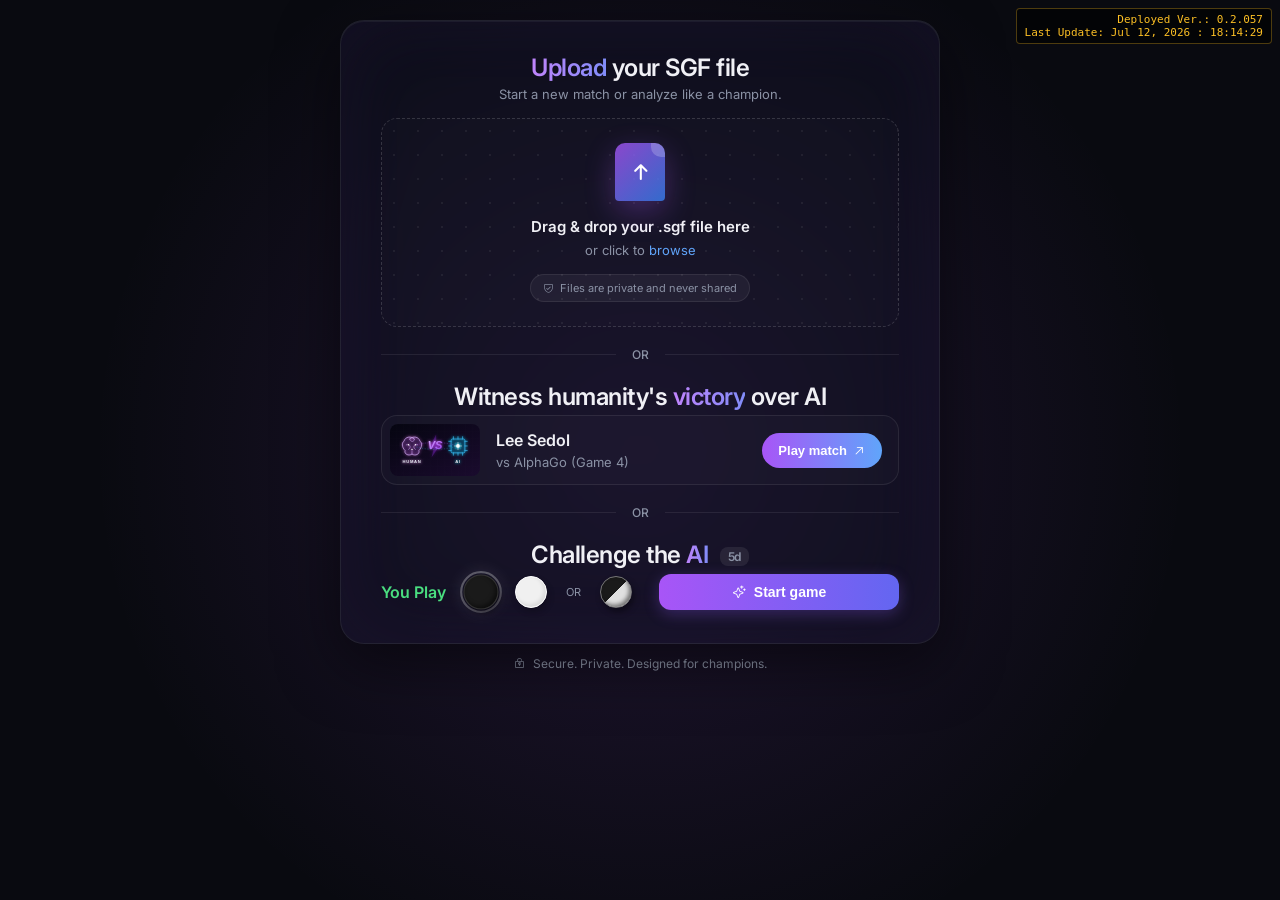
==== commit 408979f0: "Fix SGF playback control buttons unresponsiveness and ensure they are clickable" ====
--- a/index.html
+++ b/index.html
@@ -14,7 +14,7 @@
 <body>
 <div id="version-stamp" style="position: fixed; top: 8px; right: 8px; text-align: right; color: #fbbf24; font-size: 11px; font-family: monospace; z-index: 99999; background: rgba(0,0,0,0.6); padding: 4px 8px; border-radius: 4px; pointer-events: none; border: 1px solid rgba(251,191,36,0.3);">
   Deployed Ver.: 0.2.057<br>
-  Last Update: Jul 12, 2026 : 17:55:30
+  Last Update: Jul 12, 2026 : 18:14:29
 </div>
 
 <div class="landing-page">
@@ -147,7 +147,7 @@
       const reader = new FileReader();
       reader.onload = function(e) {
         sessionStorage.setItem('uploaded_sgf', e.target.result);
-        window.location.href = 'main.html?action=upload&v=0.2.026';
+        window.location.href = 'main.html?action=upload&v=0.2.057';
       };
       reader.readAsText(file);
     });
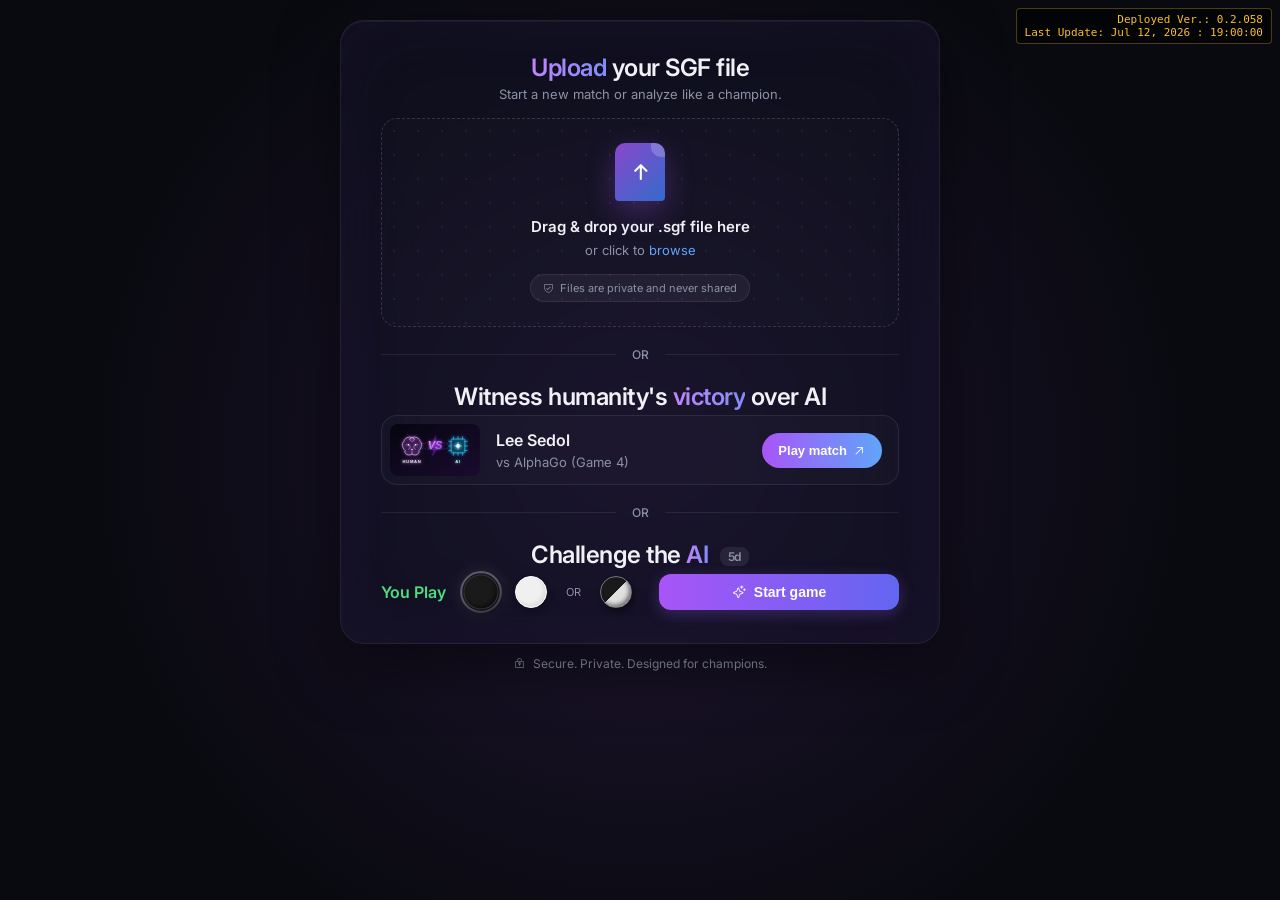
==== commit 3107839f: "Sync version stamps across main.html and index.html to 0.2.058" ====
--- a/index.html
+++ b/index.html
@@ -13,8 +13,8 @@
 </head>
 <body>
 <div id="version-stamp" style="position: fixed; top: 8px; right: 8px; text-align: right; color: #fbbf24; font-size: 11px; font-family: monospace; z-index: 99999; background: rgba(0,0,0,0.6); padding: 4px 8px; border-radius: 4px; pointer-events: none; border: 1px solid rgba(251,191,36,0.3);">
-  Deployed Ver.: 0.2.057<br>
-  Last Update: Jul 12, 2026 : 18:14:29
+  Deployed Ver.: 0.2.058<br>
+  Last Update: Jul 12, 2026 : 19:00:00
 </div>
 
 <div class="landing-page">
@@ -147,7 +147,7 @@
       const reader = new FileReader();
       reader.onload = function(e) {
         sessionStorage.setItem('uploaded_sgf', e.target.result);
-        window.location.href = 'main.html?action=upload&v=0.2.057';
+          window.location.href = 'main.html?action=upload&v=0.2.058';
       };
       reader.readAsText(file);
     });
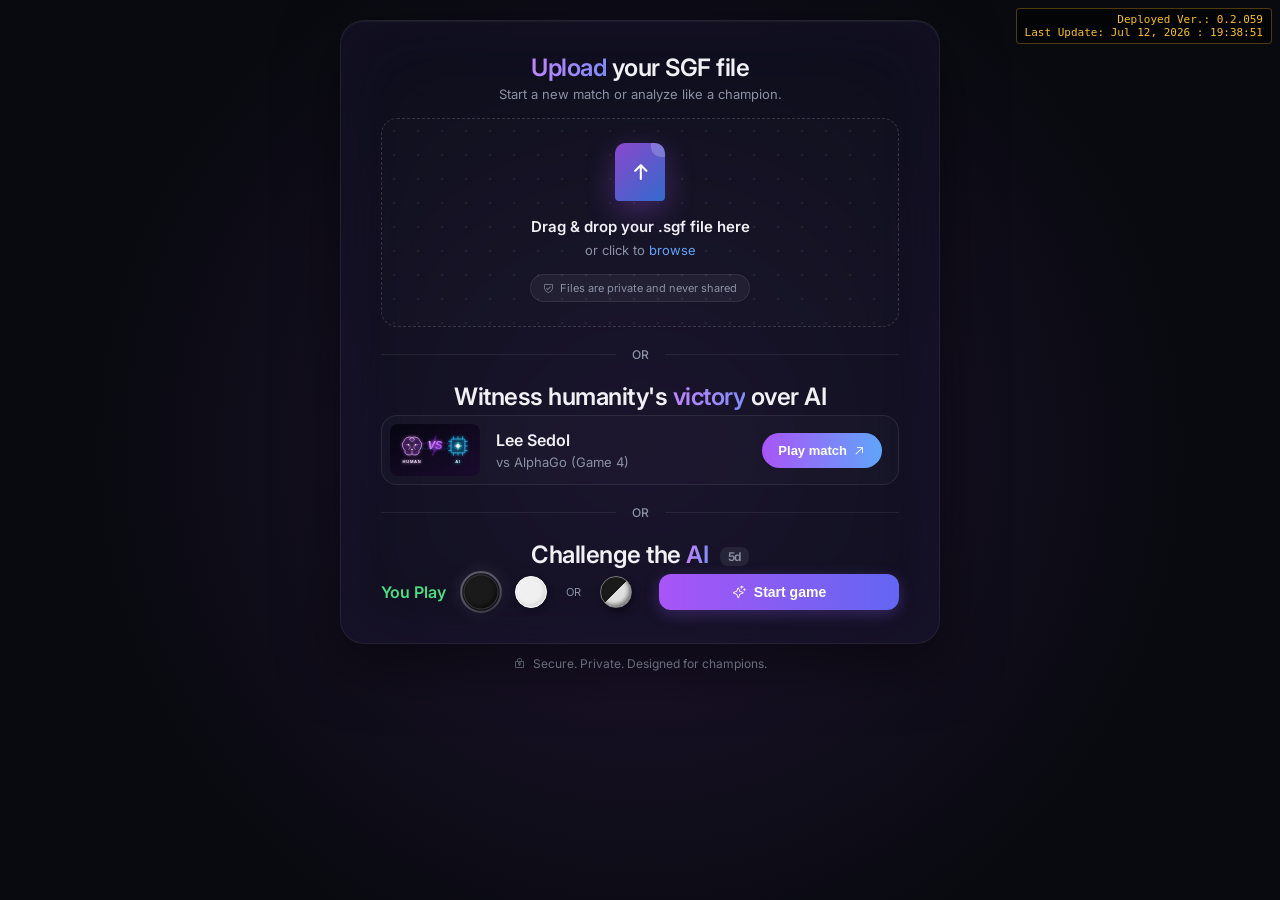
==== commit 2ebf296a: "Bump version to 0.2.059 and update all cache-buster query strings across index.html and main.html" ====
--- a/index.html
+++ b/index.html
@@ -8,13 +8,13 @@
   <link rel="apple-touch-icon" href="PWA-icon-192.png">
   <link rel="manifest" href="manifest.json">
   <meta name="theme-color" content="#0d1117">
-  <link rel="stylesheet" href="landing.css?v=0.1.039">
+  <link rel="stylesheet" href="landing.css?v=0.2.059">
   <link rel="stylesheet" href="libs/phosphor-regular.css">
 </head>
 <body>
 <div id="version-stamp" style="position: fixed; top: 8px; right: 8px; text-align: right; color: #fbbf24; font-size: 11px; font-family: monospace; z-index: 99999; background: rgba(0,0,0,0.6); padding: 4px 8px; border-radius: 4px; pointer-events: none; border: 1px solid rgba(251,191,36,0.3);">
-  Deployed Ver.: 0.2.058<br>
-  Last Update: Jul 12, 2026 : 19:00:00
+  Deployed Ver.: 0.2.059<br>
+  Last Update: Jul 12, 2026 : 19:38:51
 </div>
 
 <div class="landing-page">
@@ -119,7 +119,7 @@
       if (document.getElementById('btn-random').classList.contains('active')) {
          aiColor = Math.random() > 0.5 ? 'B' : 'W';
       }
-      window.location.href = `main.html?action=play_ai&color=${aiColor}&v=0.2.025`;
+      window.location.href = `main.html?action=play_ai&color=${aiColor}&v=0.2.059`;
     }
 
     const urlParams = new URLSearchParams(window.location.search);
@@ -127,12 +127,12 @@
     const isAiPlay = urlParams.get('action');
     if (isAiPlay == 'play_ai') {
       if (color) {
-        window.location.href = 'main.html?action=play_ai&color=' + color + '&v=0.2.025';
+        window.location.href = 'main.html?action=play_ai&color=' + color + '&v=0.2.059';
       }
     } 
 
     function playSample() {
-      window.location.href = `main.html?action=sample&v=0.2.025`;
+      window.location.href = `main.html?action=sample&v=0.2.059`;
     }
 
     document.getElementById('file-input').addEventListener('change', function(e) {
@@ -141,13 +141,13 @@
         const data = document.getElementById('sgf-textarea').value.trim();
         if (!data) return;
         sessionStorage.setItem('pastedSgf', data);
-        window.location.href = 'main.html?action=paste&v=0.2.025';
+        window.location.href = 'main.html?action=paste&v=0.2.059';
       }
       if (!file) return;
       const reader = new FileReader();
       reader.onload = function(e) {
         sessionStorage.setItem('uploaded_sgf', e.target.result);
-          window.location.href = 'main.html?action=upload&v=0.2.058';
+          window.location.href = 'main.html?action=upload&v=0.2.059';
       };
       reader.readAsText(file);
     });
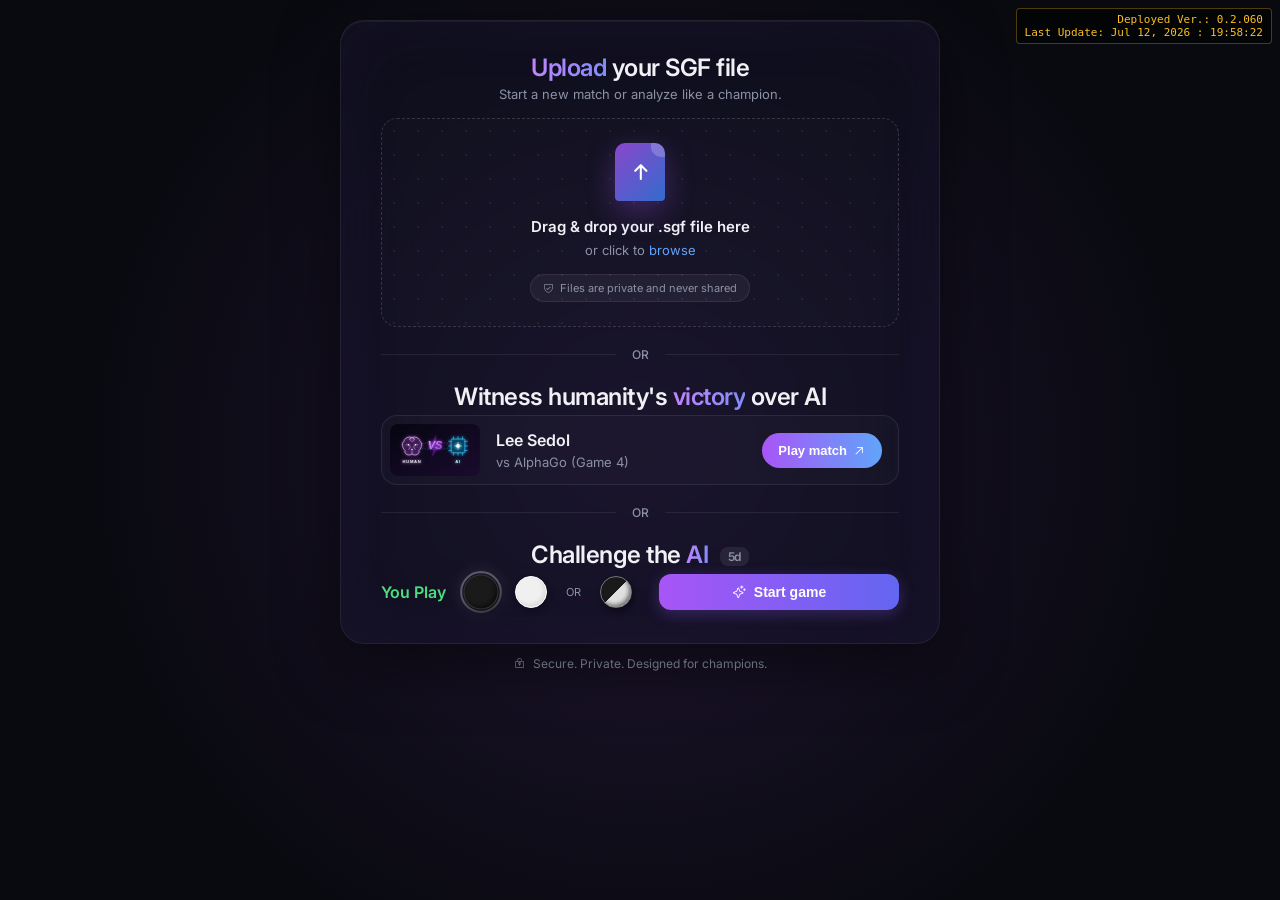
==== commit 97d8b369: "Fix replay controls not firing on iOS by binding pointerdown directly in app.js" ====
--- a/index.html
+++ b/index.html
@@ -8,13 +8,13 @@
   <link rel="apple-touch-icon" href="PWA-icon-192.png">
   <link rel="manifest" href="manifest.json">
   <meta name="theme-color" content="#0d1117">
-  <link rel="stylesheet" href="landing.css?v=0.2.059">
+  <link rel="stylesheet" href="landing.css?v=0.2.060">
   <link rel="stylesheet" href="libs/phosphor-regular.css">
 </head>
 <body>
 <div id="version-stamp" style="position: fixed; top: 8px; right: 8px; text-align: right; color: #fbbf24; font-size: 11px; font-family: monospace; z-index: 99999; background: rgba(0,0,0,0.6); padding: 4px 8px; border-radius: 4px; pointer-events: none; border: 1px solid rgba(251,191,36,0.3);">
-  Deployed Ver.: 0.2.059<br>
-  Last Update: Jul 12, 2026 : 19:38:51
+  Deployed Ver.: 0.2.060<br>
+  Last Update: Jul 12, 2026 : 19:58:22
 </div>
 
 <div class="landing-page">
@@ -119,7 +119,7 @@
       if (document.getElementById('btn-random').classList.contains('active')) {
          aiColor = Math.random() > 0.5 ? 'B' : 'W';
       }
-      window.location.href = `main.html?action=play_ai&color=${aiColor}&v=0.2.059`;
+      window.location.href = `main.html?action=play_ai&color=${aiColor}&v=0.2.060`;
     }
 
     const urlParams = new URLSearchParams(window.location.search);
@@ -127,12 +127,12 @@
     const isAiPlay = urlParams.get('action');
     if (isAiPlay == 'play_ai') {
       if (color) {
-        window.location.href = 'main.html?action=play_ai&color=' + color + '&v=0.2.059';
+        window.location.href = 'main.html?action=play_ai&color=' + color + '&v=0.2.060';
       }
     } 
 
     function playSample() {
-      window.location.href = `main.html?action=sample&v=0.2.059`;
+      window.location.href = `main.html?action=sample&v=0.2.060`;
     }
 
     document.getElementById('file-input').addEventListener('change', function(e) {
@@ -141,13 +141,13 @@
         const data = document.getElementById('sgf-textarea').value.trim();
         if (!data) return;
         sessionStorage.setItem('pastedSgf', data);
-        window.location.href = 'main.html?action=paste&v=0.2.059';
+        window.location.href = 'main.html?action=paste&v=0.2.060';
       }
       if (!file) return;
       const reader = new FileReader();
       reader.onload = function(e) {
         sessionStorage.setItem('uploaded_sgf', e.target.result);
-          window.location.href = 'main.html?action=upload&v=0.2.059';
+          window.location.href = 'main.html?action=upload&v=0.2.060';
       };
       reader.readAsText(file);
     });
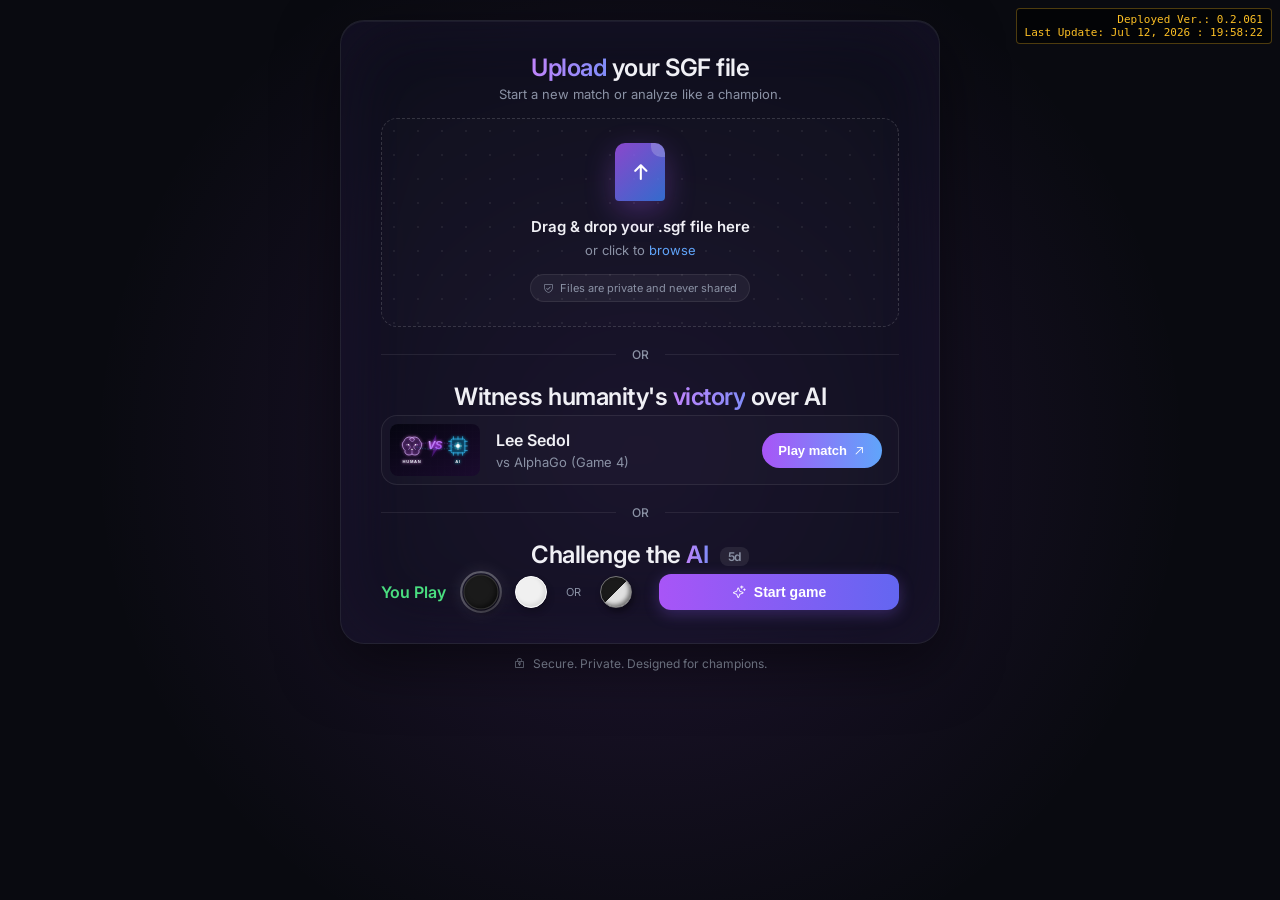
==== commit 3cd9dbc4: "Fix TE heatmap not displaying by passing areaMap in BoardEstimate" ====
--- a/index.html
+++ b/index.html
@@ -8,12 +8,12 @@
   <link rel="apple-touch-icon" href="PWA-icon-192.png">
   <link rel="manifest" href="manifest.json">
   <meta name="theme-color" content="#0d1117">
-  <link rel="stylesheet" href="landing.css?v=0.2.060">
+  <link rel="stylesheet" href="landing.css?v=0.2.061">
   <link rel="stylesheet" href="libs/phosphor-regular.css">
 </head>
 <body>
 <div id="version-stamp" style="position: fixed; top: 8px; right: 8px; text-align: right; color: #fbbf24; font-size: 11px; font-family: monospace; z-index: 99999; background: rgba(0,0,0,0.6); padding: 4px 8px; border-radius: 4px; pointer-events: none; border: 1px solid rgba(251,191,36,0.3);">
-  Deployed Ver.: 0.2.060<br>
+  Deployed Ver.: 0.2.061<br>
   Last Update: Jul 12, 2026 : 19:58:22
 </div>
 
@@ -119,7 +119,7 @@
       if (document.getElementById('btn-random').classList.contains('active')) {
          aiColor = Math.random() > 0.5 ? 'B' : 'W';
       }
-      window.location.href = `main.html?action=play_ai&color=${aiColor}&v=0.2.060`;
+      window.location.href = `main.html?action=play_ai&color=${aiColor}&v=0.2.061`;
     }
 
     const urlParams = new URLSearchParams(window.location.search);
@@ -127,12 +127,12 @@
     const isAiPlay = urlParams.get('action');
     if (isAiPlay == 'play_ai') {
       if (color) {
-        window.location.href = 'main.html?action=play_ai&color=' + color + '&v=0.2.060';
+        window.location.href = 'main.html?action=play_ai&color=' + color + '&v=0.2.061';
       }
     } 
 
     function playSample() {
-      window.location.href = `main.html?action=sample&v=0.2.060`;
+      window.location.href = `main.html?action=sample&v=0.2.061`;
     }
 
     document.getElementById('file-input').addEventListener('change', function(e) {
@@ -141,13 +141,13 @@
         const data = document.getElementById('sgf-textarea').value.trim();
         if (!data) return;
         sessionStorage.setItem('pastedSgf', data);
-        window.location.href = 'main.html?action=paste&v=0.2.060';
+        window.location.href = 'main.html?action=paste&v=0.2.061';
       }
       if (!file) return;
       const reader = new FileReader();
       reader.onload = function(e) {
         sessionStorage.setItem('uploaded_sgf', e.target.result);
-          window.location.href = 'main.html?action=upload&v=0.2.060';
+          window.location.href = 'main.html?action=upload&v=0.2.061';
       };
       reader.readAsText(file);
     });
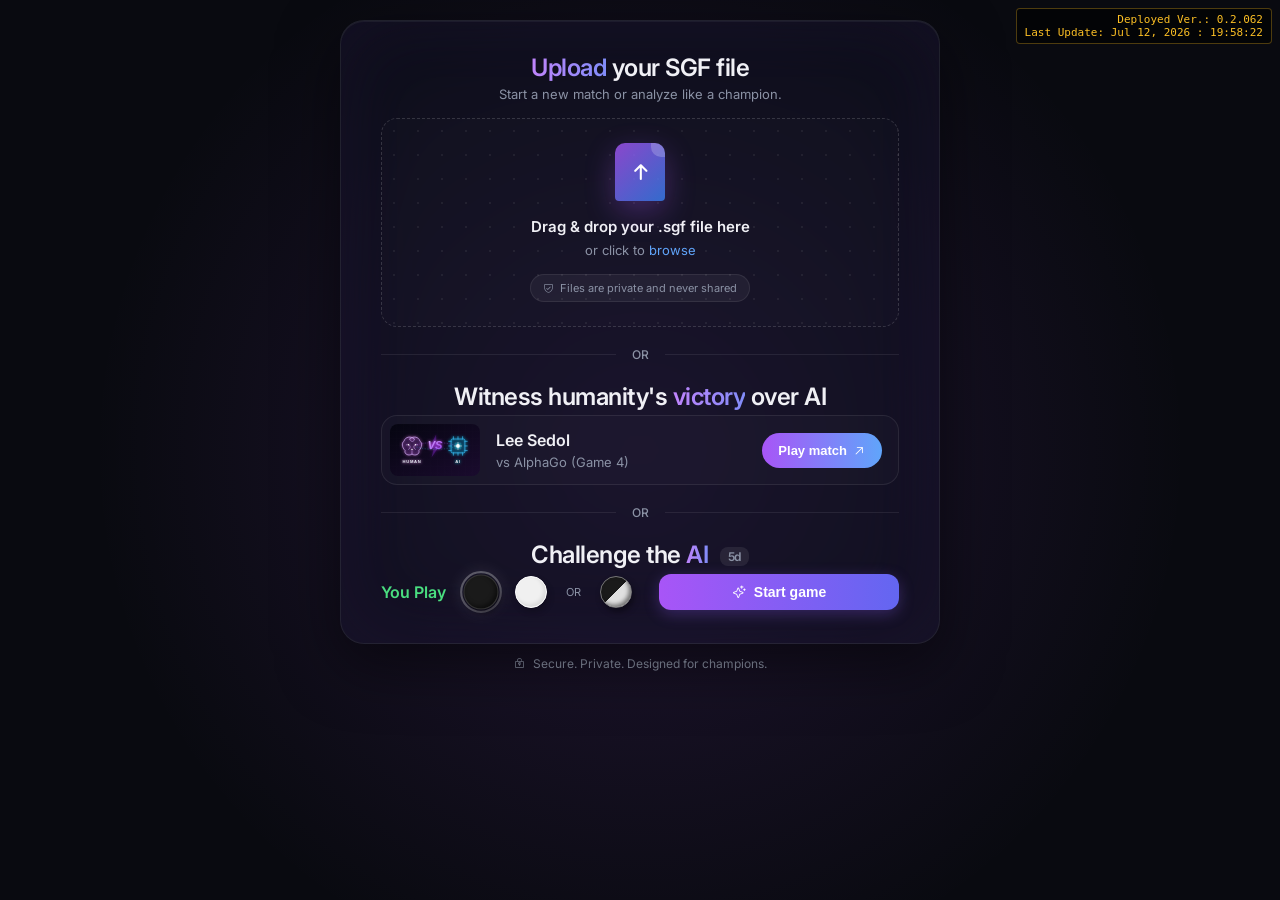
==== commit 905c3fb6: "Ensure bottom-tab-bar is consistently sized and always visible across Play AI and SGF modes" ====
--- a/index.html
+++ b/index.html
@@ -8,12 +8,12 @@
   <link rel="apple-touch-icon" href="PWA-icon-192.png">
   <link rel="manifest" href="manifest.json">
   <meta name="theme-color" content="#0d1117">
-  <link rel="stylesheet" href="landing.css?v=0.2.061">
+  <link rel="stylesheet" href="landing.css?v=0.2.062">
   <link rel="stylesheet" href="libs/phosphor-regular.css">
 </head>
 <body>
 <div id="version-stamp" style="position: fixed; top: 8px; right: 8px; text-align: right; color: #fbbf24; font-size: 11px; font-family: monospace; z-index: 99999; background: rgba(0,0,0,0.6); padding: 4px 8px; border-radius: 4px; pointer-events: none; border: 1px solid rgba(251,191,36,0.3);">
-  Deployed Ver.: 0.2.061<br>
+  Deployed Ver.: 0.2.062<br>
   Last Update: Jul 12, 2026 : 19:58:22
 </div>
 
@@ -119,7 +119,7 @@
       if (document.getElementById('btn-random').classList.contains('active')) {
          aiColor = Math.random() > 0.5 ? 'B' : 'W';
       }
-      window.location.href = `main.html?action=play_ai&color=${aiColor}&v=0.2.061`;
+      window.location.href = `main.html?action=play_ai&color=${aiColor}&v=0.2.062`;
     }
 
     const urlParams = new URLSearchParams(window.location.search);
@@ -127,12 +127,12 @@
     const isAiPlay = urlParams.get('action');
     if (isAiPlay == 'play_ai') {
       if (color) {
-        window.location.href = 'main.html?action=play_ai&color=' + color + '&v=0.2.061';
+        window.location.href = 'main.html?action=play_ai&color=' + color + '&v=0.2.062';
       }
     } 
 
     function playSample() {
-      window.location.href = `main.html?action=sample&v=0.2.061`;
+      window.location.href = `main.html?action=sample&v=0.2.062`;
     }
 
     document.getElementById('file-input').addEventListener('change', function(e) {
@@ -141,13 +141,13 @@
         const data = document.getElementById('sgf-textarea').value.trim();
         if (!data) return;
         sessionStorage.setItem('pastedSgf', data);
-        window.location.href = 'main.html?action=paste&v=0.2.061';
+        window.location.href = 'main.html?action=paste&v=0.2.062';
       }
       if (!file) return;
       const reader = new FileReader();
       reader.onload = function(e) {
         sessionStorage.setItem('uploaded_sgf', e.target.result);
-          window.location.href = 'main.html?action=upload&v=0.2.061';
+          window.location.href = 'main.html?action=upload&v=0.2.062';
       };
       reader.readAsText(file);
     });
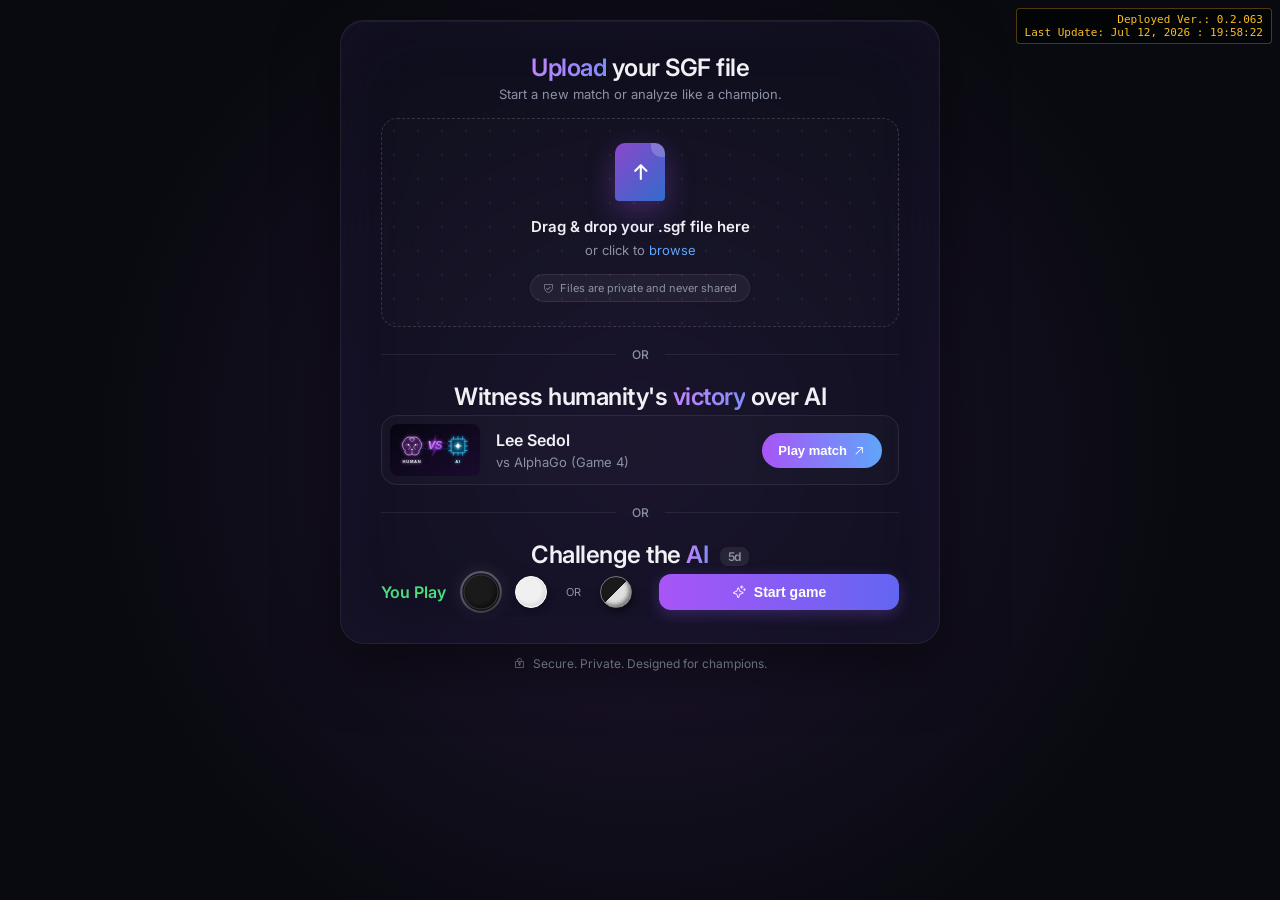
==== commit 7eca7196: "Robust replay buttons using touchstart and click debounce" ====
--- a/index.html
+++ b/index.html
@@ -8,12 +8,12 @@
   <link rel="apple-touch-icon" href="PWA-icon-192.png">
   <link rel="manifest" href="manifest.json">
   <meta name="theme-color" content="#0d1117">
-  <link rel="stylesheet" href="landing.css?v=0.2.062">
+  <link rel="stylesheet" href="landing.css?v=0.2.063">
   <link rel="stylesheet" href="libs/phosphor-regular.css">
 </head>
 <body>
 <div id="version-stamp" style="position: fixed; top: 8px; right: 8px; text-align: right; color: #fbbf24; font-size: 11px; font-family: monospace; z-index: 99999; background: rgba(0,0,0,0.6); padding: 4px 8px; border-radius: 4px; pointer-events: none; border: 1px solid rgba(251,191,36,0.3);">
-  Deployed Ver.: 0.2.062<br>
+  Deployed Ver.: 0.2.063<br>
   Last Update: Jul 12, 2026 : 19:58:22
 </div>
 
@@ -119,7 +119,7 @@
       if (document.getElementById('btn-random').classList.contains('active')) {
          aiColor = Math.random() > 0.5 ? 'B' : 'W';
       }
-      window.location.href = `main.html?action=play_ai&color=${aiColor}&v=0.2.062`;
+      window.location.href = `main.html?action=play_ai&color=${aiColor}&v=0.2.063`;
     }
 
     const urlParams = new URLSearchParams(window.location.search);
@@ -127,12 +127,12 @@
     const isAiPlay = urlParams.get('action');
     if (isAiPlay == 'play_ai') {
       if (color) {
-        window.location.href = 'main.html?action=play_ai&color=' + color + '&v=0.2.062';
+        window.location.href = 'main.html?action=play_ai&color=' + color + '&v=0.2.063';
       }
     } 
 
     function playSample() {
-      window.location.href = `main.html?action=sample&v=0.2.062`;
+      window.location.href = `main.html?action=sample&v=0.2.063`;
     }
 
     document.getElementById('file-input').addEventListener('change', function(e) {
@@ -141,13 +141,13 @@
         const data = document.getElementById('sgf-textarea').value.trim();
         if (!data) return;
         sessionStorage.setItem('pastedSgf', data);
-        window.location.href = 'main.html?action=paste&v=0.2.062';
+        window.location.href = 'main.html?action=paste&v=0.2.063';
       }
       if (!file) return;
       const reader = new FileReader();
       reader.onload = function(e) {
         sessionStorage.setItem('uploaded_sgf', e.target.result);
-          window.location.href = 'main.html?action=upload&v=0.2.062';
+          window.location.href = 'main.html?action=upload&v=0.2.063';
       };
       reader.readAsText(file);
     });
